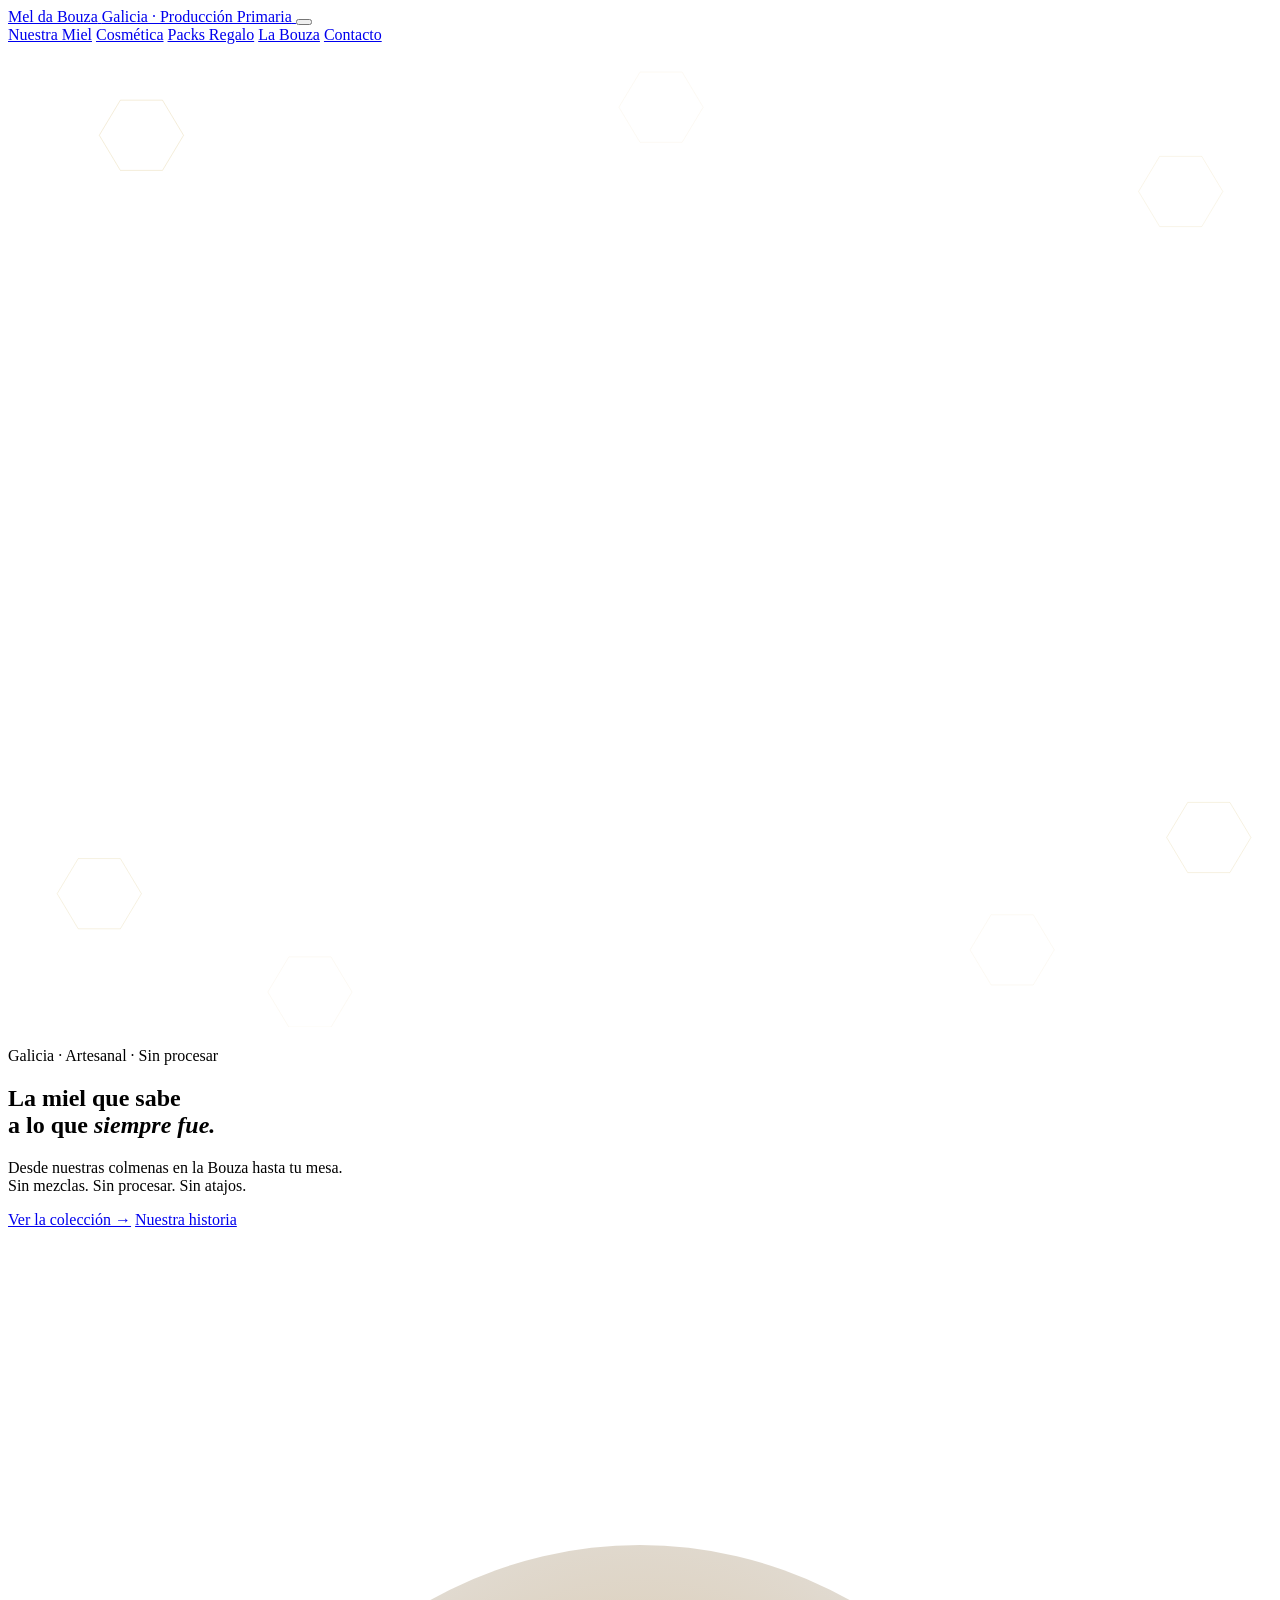
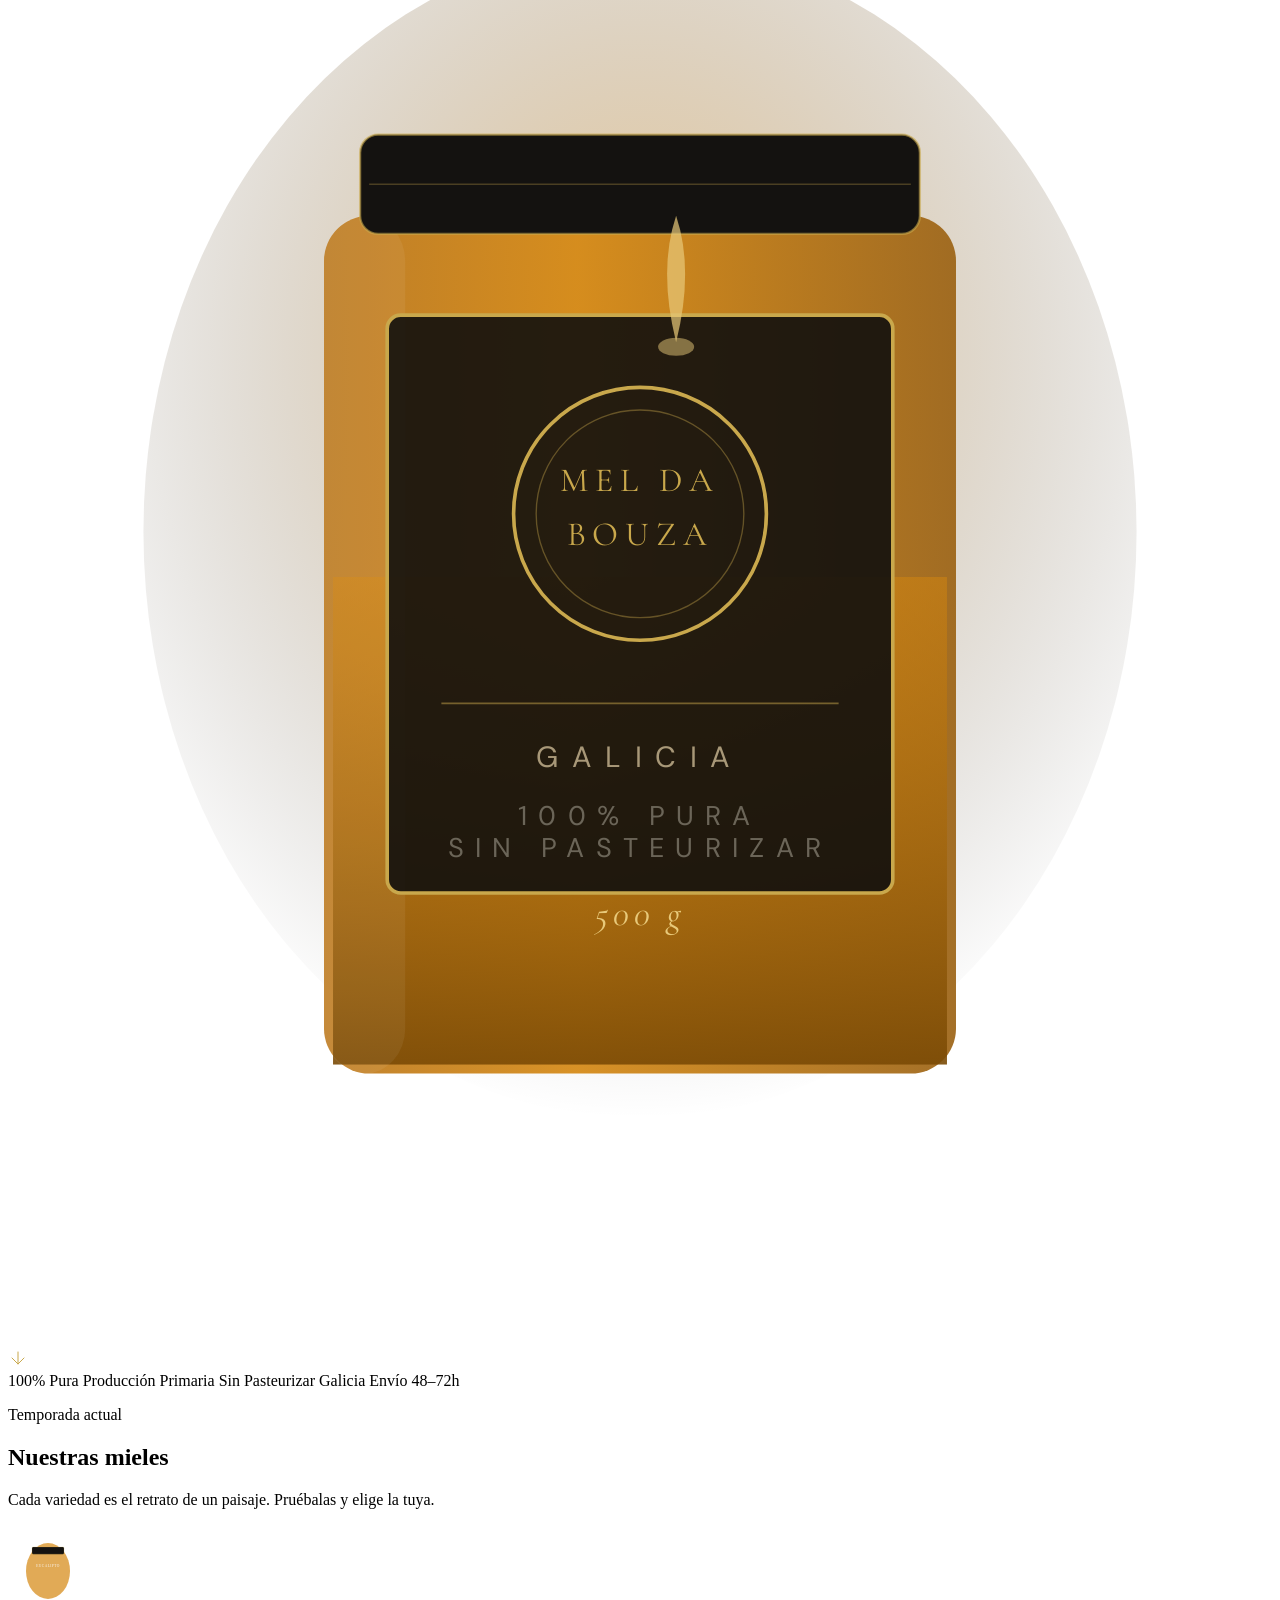
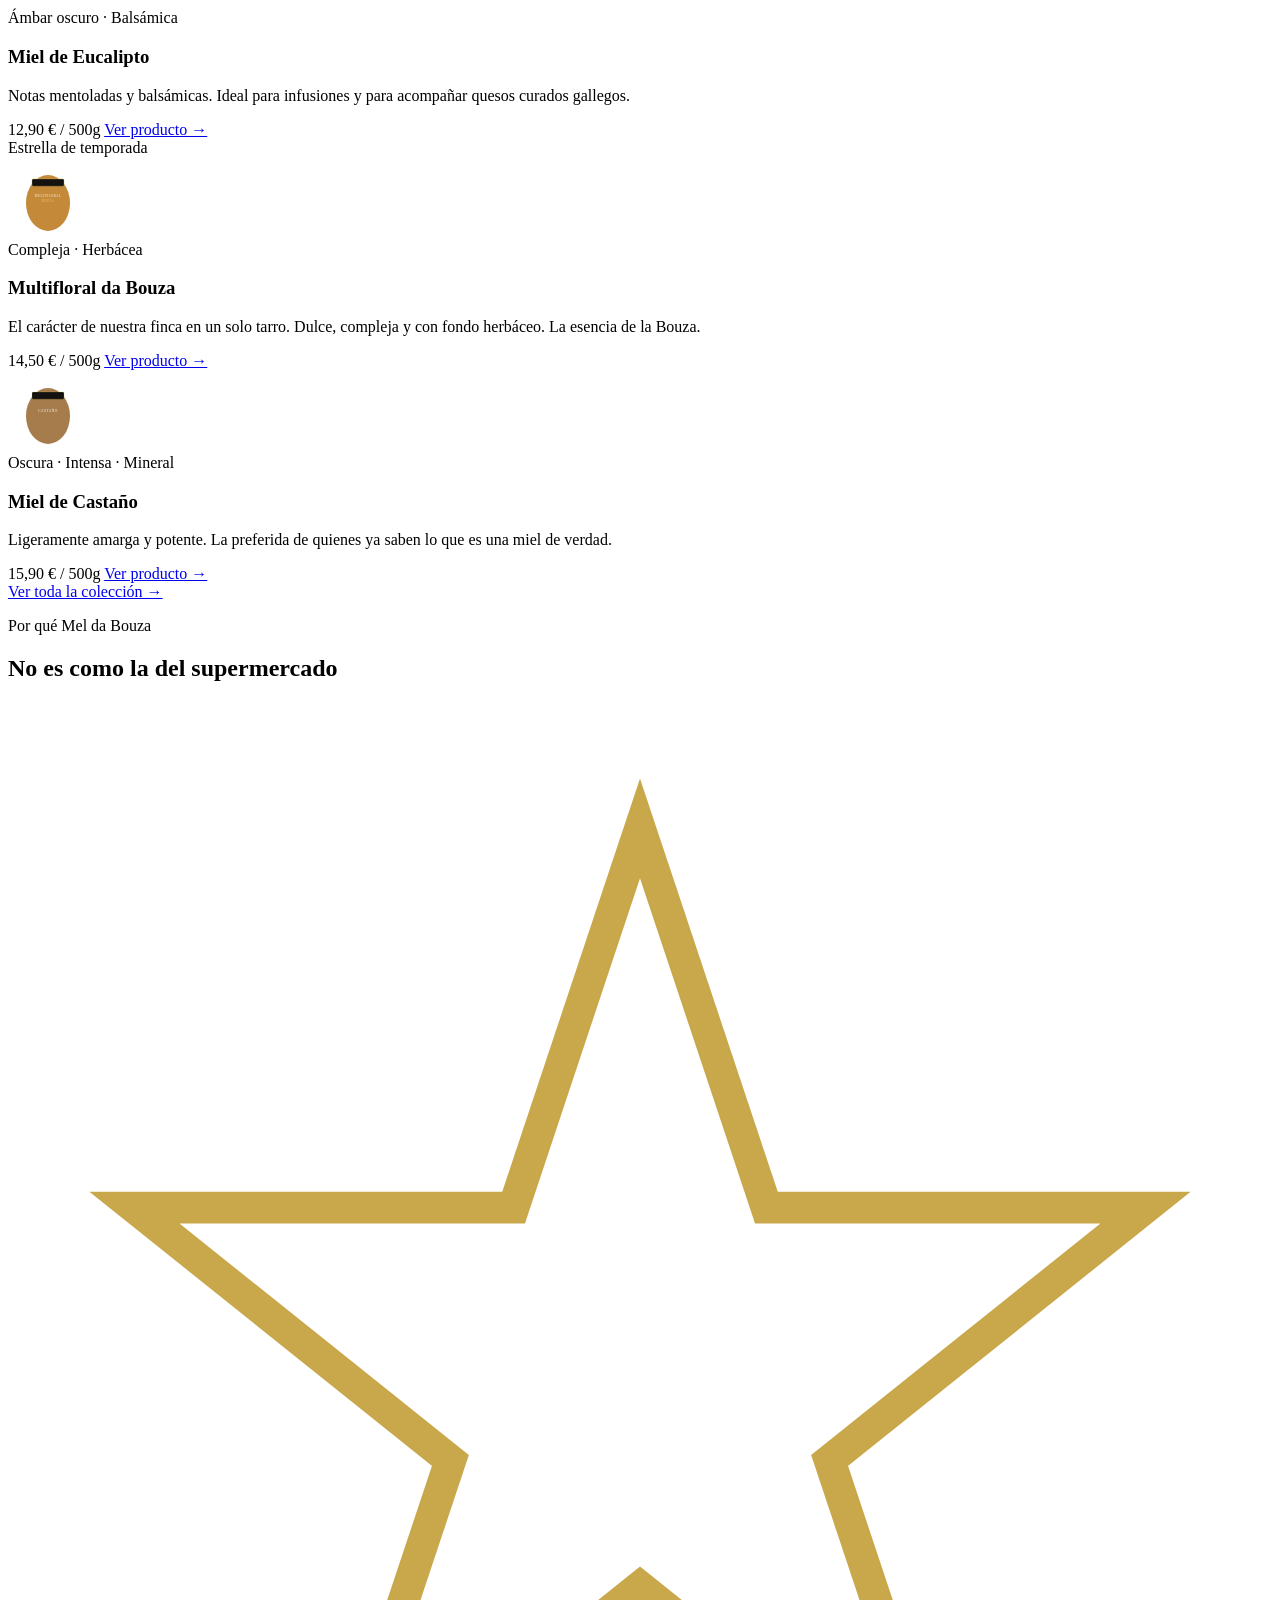
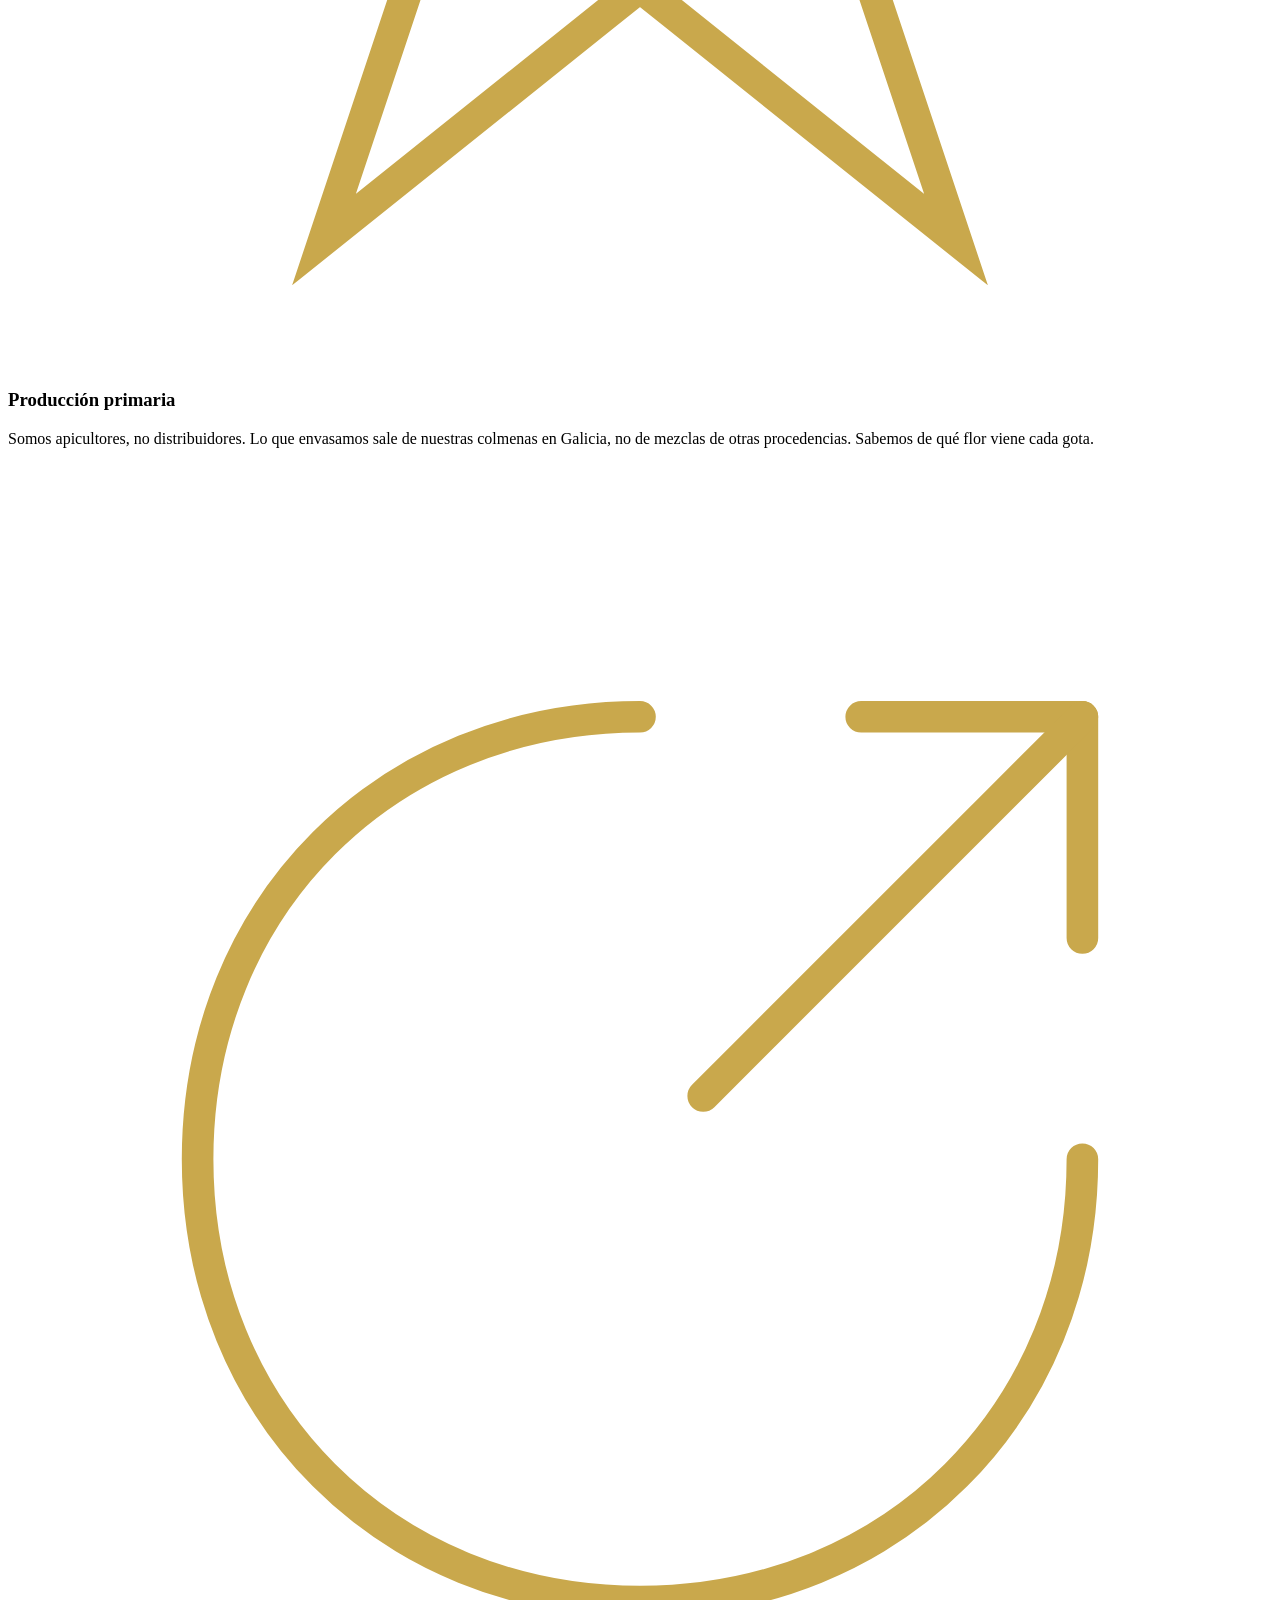
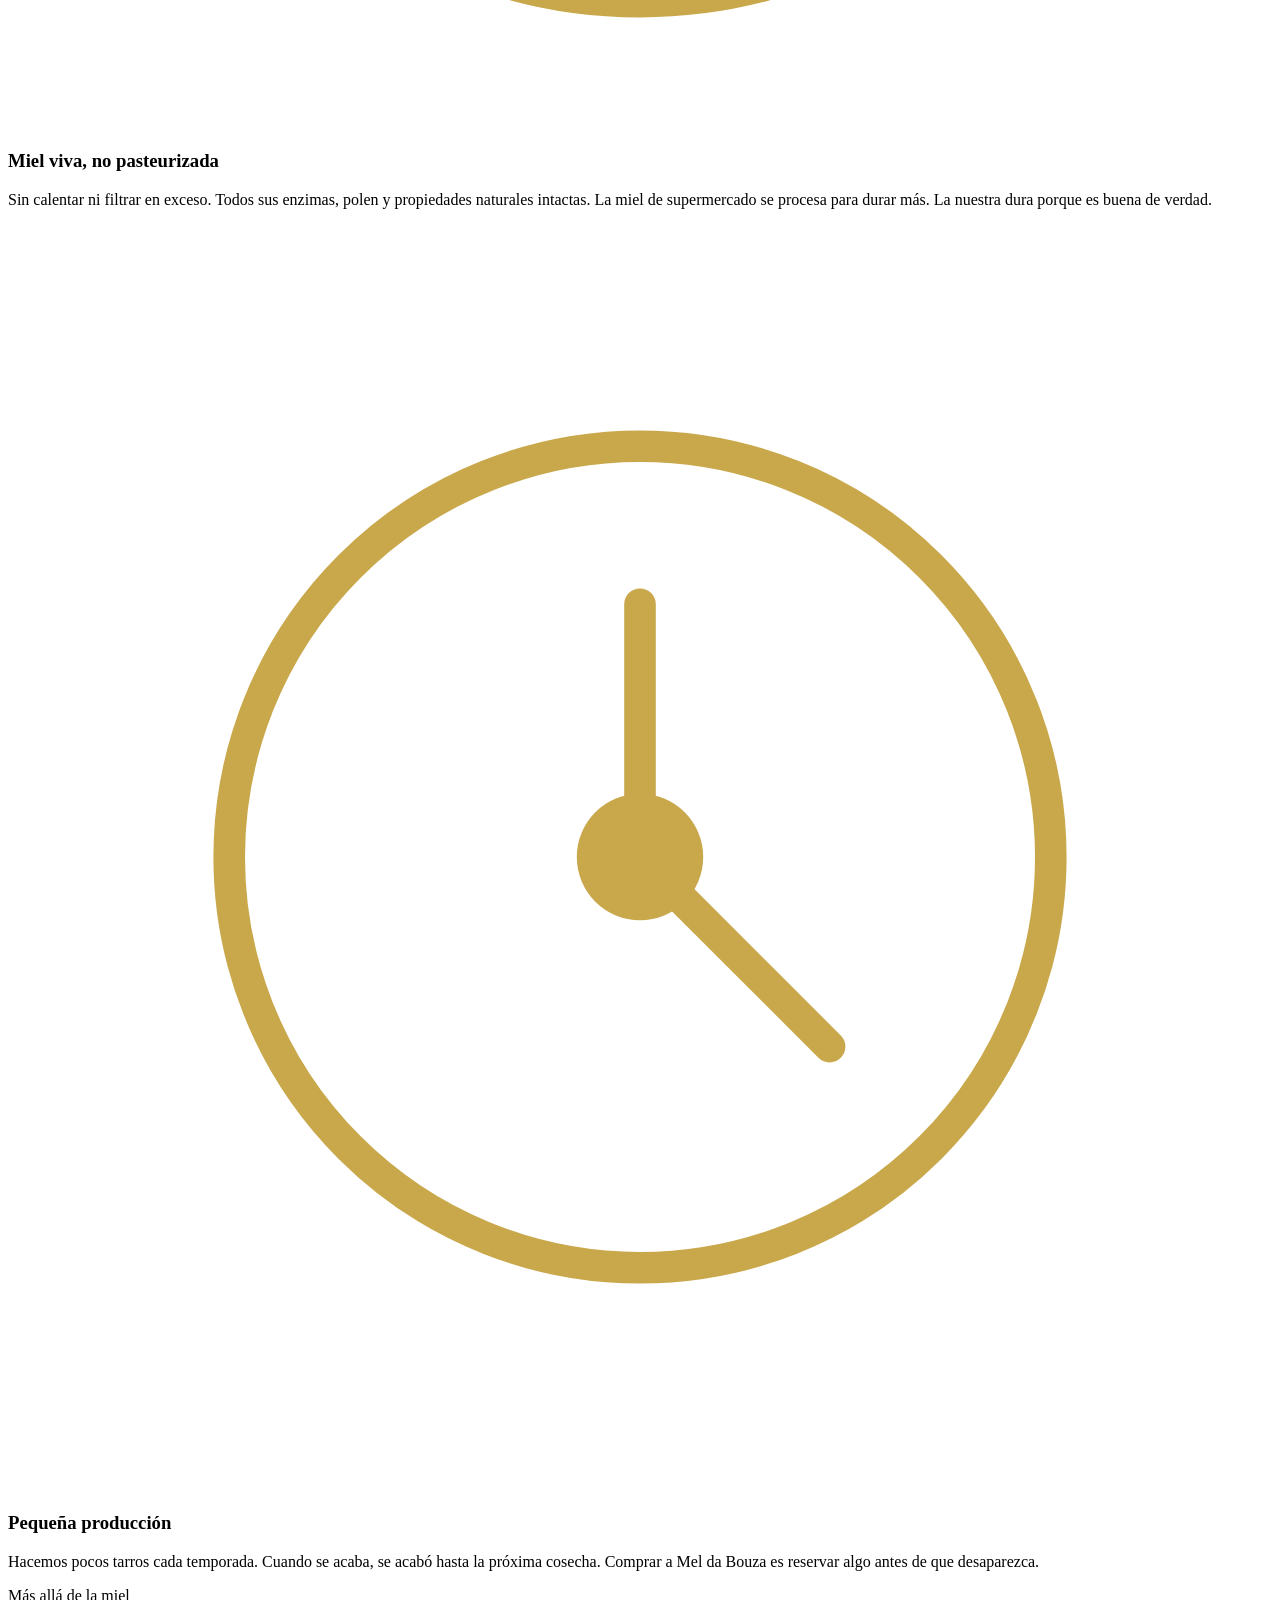
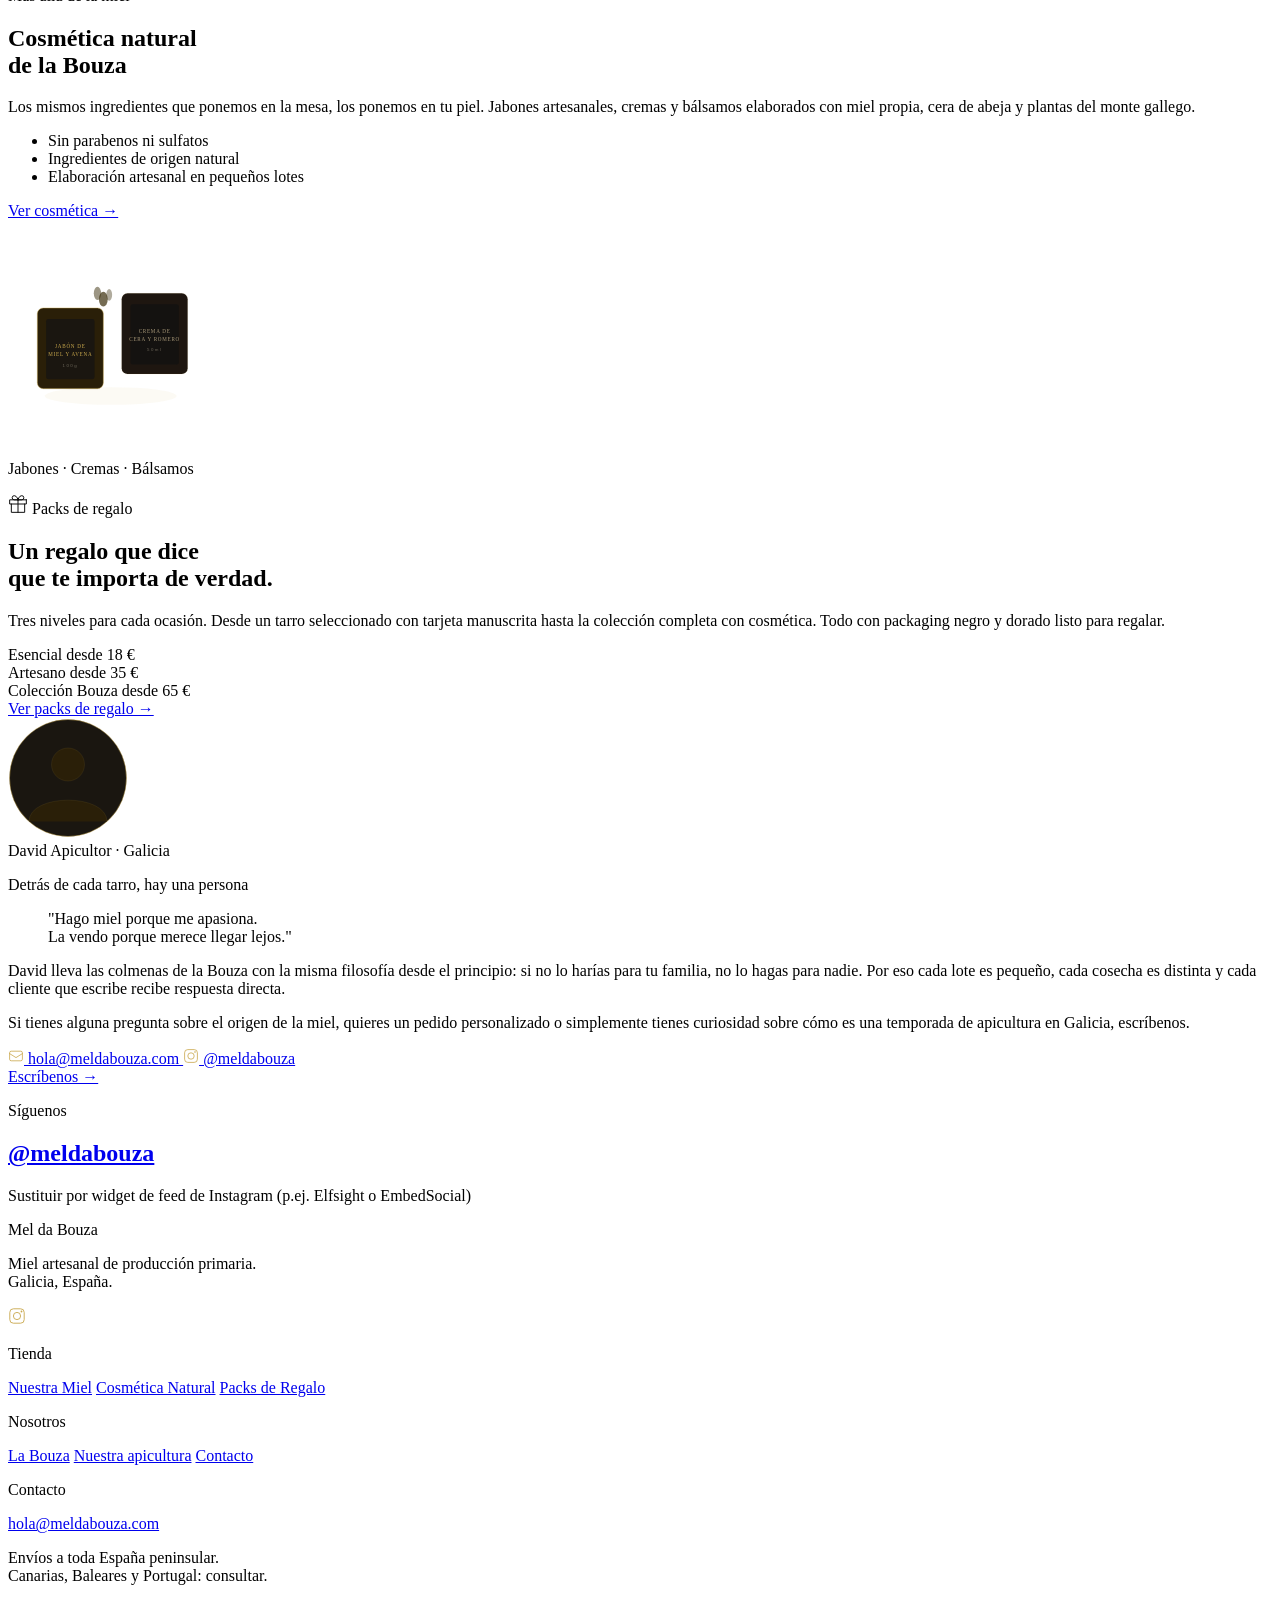
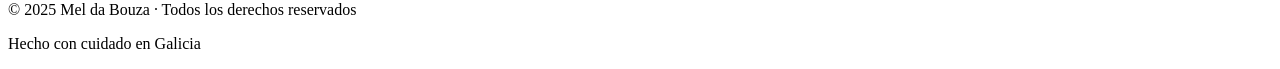
==== index.html @ c76ae3b2 "Prueba1" ====
<!DOCTYPE html>
<html lang="es">
<head>
  <meta charset="UTF-8" />
  <meta name="viewport" content="width=device-width, initial-scale=1.0" />
  <meta name="description" content="Mel da Bouza — Miel artesanal de producción primaria en Galicia. 100% pura, sin pasteurizar, directa de nuestras colmenas a tu mesa." />
  <title>Mel da Bouza · Miel Artesanal de Galicia</title>

  <!-- Favicon placeholder -->
  <link rel="icon" type="image/x-icon" href="favicon.ico" />

  <!-- Google Fonts -->
  <link rel="preconnect" href="https://fonts.googleapis.com" />
  <link rel="preconnect" href="https://fonts.gstatic.com" crossorigin />
  <link href="https://fonts.googleapis.com/css2?family=Cormorant+Garamond:ital,wght@0,300;0,400;0,500;1,300;1,400&family=DM+Sans:wght@300;400;500&display=swap" rel="stylesheet" />

  <!-- Estilos -->
  <link rel="stylesheet" href="css/style.css" />
</head>
<body>

  <!-- ======================================================
       NAVEGACIÓN
  ====================================================== -->
  <header class="nav-header" id="nav-header">
    <div class="nav-inner">

      <a href="index.html" class="nav-logo">
        <span class="nav-logo-main">Mel da Bouza</span>
        <span class="nav-logo-sub">Galicia · Producción Primaria</span>
      </a>

      <button class="nav-toggle" id="nav-toggle" aria-label="Abrir menú">
        <span></span><span></span><span></span>
      </button>

      <nav class="nav-links" id="nav-links">
        <a href="productos.html">Nuestra Miel</a>
        <a href="productos.html#cosmetica">Cosmética</a>
        <a href="productos.html#packs">Packs Regalo</a>
        <a href="nosotros.html">La Bouza</a>
        <a href="contacto.html" class="nav-cta">Contacto</a>
      </nav>

    </div>
  </header>


  <!-- ======================================================
       HERO
  ====================================================== -->
  <section class="hero">

    <!-- Hexágonos decorativos de fondo -->
    <div class="hero-hexagons" aria-hidden="true">
      <svg class="hex-svg" viewBox="0 0 900 700" xmlns="http://www.w3.org/2000/svg">
        <polygon points="80,40 110,40 125,65 110,90 80,90 65,65"   fill="none" stroke="#C9A84C" stroke-width="0.6" opacity="0.25"/>
        <polygon points="820,80 850,80 865,105 850,130 820,130 805,105" fill="none" stroke="#C9A84C" stroke-width="0.6" opacity="0.15"/>
        <polygon points="50,580 80,580 95,605 80,630 50,630 35,605"  fill="none" stroke="#C9A84C" stroke-width="0.6" opacity="0.2"/>
        <polygon points="840,540 870,540 885,565 870,590 840,590 825,565" fill="none" stroke="#C9A84C" stroke-width="0.6" opacity="0.2"/>
        <polygon points="450,20 480,20 495,45 480,70 450,70 435,45"  fill="none" stroke="#C9A84C" stroke-width="0.4" opacity="0.12"/>
        <polygon points="200,650 230,650 245,675 230,700 200,700 185,675" fill="none" stroke="#C9A84C" stroke-width="0.4" opacity="0.12"/>
        <polygon points="700,620 730,620 745,645 730,670 700,670 685,645" fill="none" stroke="#C9A84C" stroke-width="0.4" opacity="0.12"/>
      </svg>
    </div>

    <div class="hero-inner">

      <!-- Columna texto -->
      <div class="hero-text">
        <p class="eyebrow reveal">Galicia · Artesanal · Sin procesar</p>
        <h1 class="hero-headline reveal delay-1">
          La miel que sabe<br>
          a lo que <em>siempre fue.</em>
        </h1>
        <p class="hero-subhead reveal delay-2">
          Desde nuestras colmenas en la Bouza hasta tu mesa.<br>
          Sin mezclas. Sin procesar. Sin atajos.
        </p>
        <div class="hero-actions reveal delay-3">
          <a href="productos.html" class="btn btn-primary">Ver la colección →</a>
          <a href="nosotros.html" class="btn btn-ghost">Nuestra historia</a>
        </div>
      </div>

      <!-- Columna ilustración -->
      <div class="hero-visual reveal delay-2" aria-hidden="true">
        <div class="jar-wrap">
          <svg viewBox="0 0 280 380" xmlns="http://www.w3.org/2000/svg" class="jar-svg">
            <defs>
              <radialGradient id="glowGrad" cx="50%" cy="35%" r="65%">
                <stop offset="0%"   stop-color="#D4860F" stop-opacity="0.45"/>
                <stop offset="100%" stop-color="#0D0D0D" stop-opacity="0"/>
              </radialGradient>
              <linearGradient id="jarGrad" x1="0%" y1="0%" x2="100%" y2="0%">
                <stop offset="0%"   stop-color="#BA7517"/>
                <stop offset="40%"  stop-color="#D4860F"/>
                <stop offset="100%" stop-color="#9A6010"/>
              </linearGradient>
              <linearGradient id="honeyDepth" x1="0%" y1="0%" x2="0%" y2="100%">
                <stop offset="0%"   stop-color="#D4860F" stop-opacity="0.5"/>
                <stop offset="100%" stop-color="#7A4A05" stop-opacity="0.9"/>
              </linearGradient>
            </defs>

            <!-- Glow ambiental -->
            <ellipse cx="140" cy="200" rx="110" ry="130" fill="url(#glowGrad)"/>

            <!-- Cuerpo del tarro -->
            <rect x="70" y="130" width="140" height="190" rx="10" fill="url(#jarGrad)" opacity="0.9"/>

            <!-- Profundidad de la miel -->
            <rect x="72" y="210" width="136" height="108" rx="0" fill="url(#honeyDepth)"/>

            <!-- Reflejo lateral izquierdo -->
            <rect x="70" y="130" width="18" height="190" rx="10" fill="white" opacity="0.06"/>

            <!-- Etiqueta -->
            <rect x="84" y="152" width="112" height="128" rx="3" fill="#0D0D0D" opacity="0.88"/>
            <rect x="84" y="152" width="112" height="128" rx="3" fill="none" stroke="#C9A84C" stroke-width="0.8"/>

            <!-- Círculo logo en etiqueta -->
            <circle cx="140" cy="196" r="28" fill="none" stroke="#C9A84C" stroke-width="0.8"/>
            <circle cx="140" cy="196" r="23" fill="none" stroke="#C9A84C" stroke-width="0.3" opacity="0.4"/>

            <text x="140" y="191" font-size="7.5" fill="#C9A84C" text-anchor="middle" font-family="'Cormorant Garamond', serif" letter-spacing="1.5">MEL DA</text>
            <text x="140" y="203" font-size="7.5" fill="#C9A84C" text-anchor="middle" font-family="'Cormorant Garamond', serif" letter-spacing="1.5">BOUZA</text>

            <!-- Línea separadora -->
            <line x1="96" y1="238" x2="184" y2="238" stroke="#C9A84C" stroke-width="0.4" opacity="0.5"/>

            <text x="140" y="252" font-size="6.5" fill="#A89878" text-anchor="middle" font-family="'DM Sans', sans-serif" letter-spacing="3">GALICIA</text>
            <text x="140" y="265" font-size="6"   fill="#6B6558" text-anchor="middle" font-family="'DM Sans', sans-serif" letter-spacing="2.5">100% PURA</text>
            <text x="140" y="272" font-size="6"   fill="#6B6558" text-anchor="middle" font-family="'DM Sans', sans-serif" letter-spacing="2.5">SIN PASTEURIZAR</text>

            <text x="140" y="287" font-size="8" fill="#E8C97A" text-anchor="middle" font-family="'Cormorant Garamond', serif" letter-spacing="1" font-style="italic">500 g</text>

            <!-- Tapa -->
            <rect x="78" y="112" width="124" height="22" rx="4" fill="#141210"/>
            <rect x="78" y="112" width="124" height="22" rx="4" fill="none" stroke="#C9A84C" stroke-width="0.5" opacity="0.6"/>
            <line x1="80" y1="123" x2="200" y2="123" stroke="#C9A84C" stroke-width="0.3" opacity="0.3"/>

            <!-- Gota de miel -->
            <path d="M 148 130 Q 152 142 148 158 Q 144 142 148 130" fill="#E8C97A" opacity="0.7"/>
            <ellipse cx="148" cy="159" rx="4" ry="2" fill="#E8C97A" opacity="0.5"/>
          </svg>

          <!-- Sombra bajo el tarro -->
          <div class="jar-shadow"></div>
        </div>
      </div>

    </div>

    <!-- Flecha scroll -->
    <a href="#garantia" class="scroll-hint" aria-label="Scroll">
      <svg width="20" height="20" viewBox="0 0 20 20" fill="none">
        <path d="M10 4 L10 16 M4 10 L10 16 L16 10" stroke="#C9A84C" stroke-width="1" stroke-linecap="round" stroke-linejoin="round"/>
      </svg>
    </a>

  </section>


  <!-- ======================================================
       FRANJA DE GARANTÍA
  ====================================================== -->
  <div class="strip" id="garantia">
    <div class="strip-inner">
      <span>100% Pura</span>
      <span class="strip-dot"></span>
      <span>Producción Primaria</span>
      <span class="strip-dot"></span>
      <span>Sin Pasteurizar</span>
      <span class="strip-dot"></span>
      <span>Galicia</span>
      <span class="strip-dot"></span>
      <span>Envío 48–72h</span>
    </div>
  </div>


  <!-- ======================================================
       PRODUCTOS DESTACADOS
  ====================================================== -->
  <section class="section section-dark" id="productos">
    <div class="container">

      <div class="section-header">
        <p class="eyebrow">Temporada actual</p>
        <h2 class="section-title">Nuestras mieles</h2>
        <p class="section-lead">Cada variedad es el retrato de un paisaje. Pruébalas y elige la tuya.</p>
      </div>

      <div class="products-grid">

        <!-- Producto 1 -->
        <article class="product-card reveal">
          <div class="product-img-wrap">
            <!-- Sustituir por: <img src="img/productos/eucalipto.jpg" alt="Miel de Eucalipto"> -->
            <div class="product-img-placeholder">
              <svg viewBox="0 0 200 200" xmlns="http://www.w3.org/2000/svg" width="80">
                <ellipse cx="100" cy="115" rx="55" ry="70" fill="#D4860F" opacity="0.7"/>
                <rect x="60" y="55" width="80" height="18" rx="3" fill="#141210" stroke="#C9A84C" stroke-width="0.5"/>
                <text x="100" y="105" font-size="9" fill="#FAF7F2" text-anchor="middle" font-family="serif" letter-spacing="1">EUCALIPTO</text>
              </svg>
            </div>
            <div class="product-tag">Ámbar oscuro · Balsámica</div>
          </div>
          <div class="product-body">
            <h3 class="product-name">Miel de Eucalipto</h3>
            <p class="product-desc">Notas mentoladas y balsámicas. Ideal para infusiones y para acompañar quesos curados gallegos.</p>
            <div class="product-footer">
              <span class="product-price">12,90 €<span class="product-unit"> / 500g</span></span>
              <a href="productos.html" class="btn-link">Ver producto →</a>
            </div>
          </div>
        </article>

        <!-- Producto 2 — destacado -->
        <article class="product-card product-card--featured reveal delay-1">
          <div class="product-badge">Estrella de temporada</div>
          <div class="product-img-wrap">
            <div class="product-img-placeholder">
              <svg viewBox="0 0 200 200" xmlns="http://www.w3.org/2000/svg" width="80">
                <ellipse cx="100" cy="115" rx="55" ry="70" fill="#BA7517" opacity="0.85"/>
                <rect x="60" y="55" width="80" height="18" rx="3" fill="#141210" stroke="#C9A84C" stroke-width="0.8"/>
                <text x="100" y="100" font-size="8" fill="#FAF7F2" text-anchor="middle" font-family="serif" letter-spacing="1">MULTIFLORAL</text>
                <text x="100" y="113" font-size="8" fill="#E8C97A" text-anchor="middle" font-family="serif" letter-spacing="1">BOUZA</text>
              </svg>
            </div>
            <div class="product-tag">Compleja · Herbácea</div>
          </div>
          <div class="product-body">
            <h3 class="product-name">Multifloral da Bouza</h3>
            <p class="product-desc">El carácter de nuestra finca en un solo tarro. Dulce, compleja y con fondo herbáceo. La esencia de la Bouza.</p>
            <div class="product-footer">
              <span class="product-price">14,50 €<span class="product-unit"> / 500g</span></span>
              <a href="productos.html" class="btn-link">Ver producto →</a>
            </div>
          </div>
        </article>

        <!-- Producto 3 -->
        <article class="product-card reveal delay-2">
          <div class="product-img-wrap">
            <div class="product-img-placeholder">
              <svg viewBox="0 0 200 200" xmlns="http://www.w3.org/2000/svg" width="80">
                <ellipse cx="100" cy="115" rx="55" ry="70" fill="#885010" opacity="0.75"/>
                <rect x="60" y="55" width="80" height="18" rx="3" fill="#141210" stroke="#C9A84C" stroke-width="0.5"/>
                <text x="100" y="105" font-size="9" fill="#FAF7F2" text-anchor="middle" font-family="serif" letter-spacing="1">CASTAÑO</text>
              </svg>
            </div>
            <div class="product-tag">Oscura · Intensa · Mineral</div>
          </div>
          <div class="product-body">
            <h3 class="product-name">Miel de Castaño</h3>
            <p class="product-desc">Ligeramente amarga y potente. La preferida de quienes ya saben lo que es una miel de verdad.</p>
            <div class="product-footer">
              <span class="product-price">15,90 €<span class="product-unit"> / 500g</span></span>
              <a href="productos.html" class="btn-link">Ver producto →</a>
            </div>
          </div>
        </article>

      </div>

      <div class="section-cta">
        <a href="productos.html" class="btn btn-primary">Ver toda la colección →</a>
      </div>

    </div>
  </section>


  <!-- ======================================================
       PUNTOS DE VALOR
  ====================================================== -->
  <section class="section section-cream" id="valores">
    <div class="container">

      <div class="section-header">
        <p class="eyebrow eyebrow-dark">Por qué Mel da Bouza</p>
        <h2 class="section-title section-title-dark">No es como la del supermercado</h2>
      </div>

      <div class="values-grid">

        <div class="value-item reveal">
          <div class="value-icon">
            <svg viewBox="0 0 40 40" fill="none" xmlns="http://www.w3.org/2000/svg">
              <polygon points="20,4 24,16 36,16 26,24 30,36 20,28 10,36 14,24 4,16 16,16" stroke="#C9A84C" stroke-width="1" fill="none"/>
            </svg>
          </div>
          <h3 class="value-title">Producción primaria</h3>
          <p class="value-text">Somos apicultores, no distribuidores. Lo que envasamos sale de nuestras colmenas en Galicia, no de mezclas de otras procedencias. Sabemos de qué flor viene cada gota.</p>
        </div>

        <div class="value-item reveal delay-1">
          <div class="value-icon">
            <svg viewBox="0 0 40 40" fill="none" xmlns="http://www.w3.org/2000/svg">
              <path d="M20 8 C12 8 6 14 6 22 C6 30 12 36 20 36 C28 36 34 30 34 22" stroke="#C9A84C" stroke-width="1" stroke-linecap="round"/>
              <path d="M27 8 L34 8 L34 15" stroke="#C9A84C" stroke-width="1" stroke-linecap="round" stroke-linejoin="round"/>
              <path d="M34 8 L22 20" stroke="#C9A84C" stroke-width="1" stroke-linecap="round"/>
            </svg>
          </div>
          <h3 class="value-title">Miel viva, no pasteurizada</h3>
          <p class="value-text">Sin calentar ni filtrar en exceso. Todos sus enzimas, polen y propiedades naturales intactas. La miel de supermercado se procesa para durar más. La nuestra dura porque es buena de verdad.</p>
        </div>

        <div class="value-item reveal delay-2">
          <div class="value-icon">
            <svg viewBox="0 0 40 40" fill="none" xmlns="http://www.w3.org/2000/svg">
              <circle cx="20" cy="20" r="13" stroke="#C9A84C" stroke-width="1"/>
              <path d="M20 12 L20 20 L26 26" stroke="#C9A84C" stroke-width="1" stroke-linecap="round" stroke-linejoin="round"/>
              <circle cx="20" cy="20" r="2" fill="#C9A84C"/>
            </svg>
          </div>
          <h3 class="value-title">Pequeña producción</h3>
          <p class="value-text">Hacemos pocos tarros cada temporada. Cuando se acaba, se acabó hasta la próxima cosecha. Comprar a Mel da Bouza es reservar algo antes de que desaparezca.</p>
        </div>

      </div>
    </div>
  </section>


  <!-- ======================================================
       COSMÉTICA — TEASER
  ====================================================== -->
  <section class="section section-dark" id="cosmetica">
    <div class="container">
      <div class="cosmetica-split">

        <div class="cosmetica-text reveal">
          <p class="eyebrow">Más allá de la miel</p>
          <h2 class="section-title">Cosmética natural<br>de la Bouza</h2>
          <p class="cosmetica-lead">Los mismos ingredientes que ponemos en la mesa, los ponemos en tu piel. Jabones artesanales, cremas y bálsamos elaborados con miel propia, cera de abeja y plantas del monte gallego.</p>
          <ul class="cosmetica-list">
            <li>Sin parabenos ni sulfatos</li>
            <li>Ingredientes de origen natural</li>
            <li>Elaboración artesanal en pequeños lotes</li>
          </ul>
          <a href="productos.html#cosmetica" class="btn btn-outline">Ver cosmética →</a>
        </div>

        <div class="cosmetica-visual reveal delay-1" aria-hidden="true">
          <!-- Placeholder: reemplazar con <img src="img/productos/cosmetica.jpg" alt="Jabones artesanales Mel da Bouza"> -->
          <div class="cosmetica-placeholder">
            <svg viewBox="0 0 300 300" xmlns="http://www.w3.org/2000/svg" width="220">
              <!-- Jabón 1 -->
              <rect x="40" y="120" width="90" height="110" rx="8" fill="#2A1F08" stroke="#C9A84C" stroke-width="0.6"/>
              <rect x="52" y="135" width="66" height="82" rx="3" fill="#1A1610"/>
              <text x="85" y="175" font-size="7" fill="#C9A84C" text-anchor="middle" font-family="serif" letter-spacing="1">JABÓN DE</text>
              <text x="85" y="186" font-size="7" fill="#C9A84C" text-anchor="middle" font-family="serif" letter-spacing="1">MIEL Y AVENA</text>
              <text x="85" y="200" font-size="6" fill="#6B6558" text-anchor="middle" font-family="sans-serif" letter-spacing="2">100g</text>
              <!-- Jabón 2 (inclinado/detrás) -->
              <rect x="155" y="100" width="90" height="110" rx="8" fill="#1E1610" stroke="#C9A84C40" stroke-width="0.5"/>
              <rect x="167" y="115" width="66" height="82" rx="3" fill="#141210"/>
              <text x="200" y="154" font-size="7" fill="#A89878" text-anchor="middle" font-family="serif" letter-spacing="1">CREMA DE</text>
              <text x="200" y="165" font-size="7" fill="#A89878" text-anchor="middle" font-family="serif" letter-spacing="1">CERA Y ROMERO</text>
              <text x="200" y="179" font-size="6" fill="#6B6558" text-anchor="middle" font-family="sans-serif" letter-spacing="2">50ml</text>
              <!-- Toque decorativo: flores/hierbas -->
              <ellipse cx="130" cy="108" rx="6" ry="10" fill="#3A2E0A" opacity="0.7"/>
              <ellipse cx="122" cy="100" rx="5" ry="9"  fill="#3A2E0A" opacity="0.5"/>
              <ellipse cx="138" cy="102" rx="4" ry="8"  fill="#3A2E0A" opacity="0.4"/>
              <!-- Etiqueta dorada suelo -->
              <ellipse cx="140" cy="240" rx="90" ry="12" fill="#C9A84C" opacity="0.06"/>
            </svg>
            <p class="cosmetica-placeholder-label">Jabones · Cremas · Bálsamos</p>
          </div>
        </div>

      </div>
    </div>
  </section>


  <!-- ======================================================
       PACKS DE REGALO — TEASER
  ====================================================== -->
  <section class="section section-gift">
    <div class="container">
      <div class="gift-inner reveal">

        <div class="gift-label">
          <svg viewBox="0 0 24 24" fill="none" width="20" xmlns="http://www.w3.org/2000/svg">
            <path d="M20 12v10H4V12M22 7H2v5h20V7zM12 22V7M12 7H7.5a2.5 2.5 0 010-5C11 2 12 7 12 7zM12 7h4.5a2.5 2.5 0 000-5C13 2 12 7 12 7z" stroke="#0D0D0D" stroke-width="1.2" stroke-linecap="round" stroke-linejoin="round"/>
          </svg>
          Packs de regalo
        </div>

        <h2 class="gift-title">Un regalo que dice<br>que te importa de verdad.</h2>

        <p class="gift-text">Tres niveles para cada ocasión. Desde un tarro seleccionado con tarjeta manuscrita hasta la colección completa con cosmética. Todo con packaging negro y dorado listo para regalar.</p>

        <div class="gift-tiers">
          <div class="gift-tier">
            <span class="gift-tier-name">Esencial</span>
            <span class="gift-tier-price">desde 18 €</span>
          </div>
          <div class="gift-tier gift-tier--mid">
            <span class="gift-tier-name">Artesano</span>
            <span class="gift-tier-price">desde 35 €</span>
          </div>
          <div class="gift-tier">
            <span class="gift-tier-name">Colección Bouza</span>
            <span class="gift-tier-price">desde 65 €</span>
          </div>
        </div>

        <a href="productos.html#packs" class="btn btn-dark">Ver packs de regalo →</a>

      </div>
    </div>
  </section>


  <!-- ======================================================
       DAVID — HUMANIZACIÓN
  ====================================================== -->
  <section class="section section-dark" id="david">
    <div class="container">
      <div class="david-split">

        <div class="david-avatar-wrap reveal">
          <div class="david-avatar">
            <!-- Placeholder: reemplazar con <img src="img/branding/david.jpg" alt="David, apicultor de Mel da Bouza"> -->
            <svg viewBox="0 0 160 160" xmlns="http://www.w3.org/2000/svg" width="120">
              <circle cx="80" cy="80" r="78" fill="#1A1610" stroke="#C9A84C" stroke-width="0.6"/>
              <circle cx="80" cy="62" r="22" fill="#2A1F08" stroke="#C9A84C40" stroke-width="0.5"/>
              <path d="M28 138 C28 100 132 100 132 138" fill="#2A1F08" stroke="#C9A84C40" stroke-width="0.5"/>
            </svg>
          </div>
          <div class="david-name-plate">
            <span class="david-name">David</span>
            <span class="david-role">Apicultor · Galicia</span>
          </div>
        </div>

        <div class="david-text reveal delay-1">
          <p class="eyebrow">Detrás de cada tarro, hay una persona</p>
          <blockquote class="david-quote">
            "Hago miel porque me apasiona.<br>La vendo porque merece llegar lejos."
          </blockquote>
          <p class="david-body">David lleva las colmenas de la Bouza con la misma filosofía desde el principio: si no lo harías para tu familia, no lo hagas para nadie. Por eso cada lote es pequeño, cada cosecha es distinta y cada cliente que escribe recibe respuesta directa.</p>
          <p class="david-body">Si tienes alguna pregunta sobre el origen de la miel, quieres un pedido personalizado o simplemente tienes curiosidad sobre cómo es una temporada de apicultura en Galicia, escríbenos.</p>
          <div class="david-contact">
            <a href="mailto:hola@meldabouza.com" class="david-contact-link">
              <svg viewBox="0 0 20 20" fill="none" width="16" xmlns="http://www.w3.org/2000/svg">
                <rect x="2" y="4" width="16" height="12" rx="2" stroke="#C9A84C" stroke-width="1"/>
                <path d="M2 7 L10 12 L18 7" stroke="#C9A84C" stroke-width="1" stroke-linecap="round"/>
              </svg>
              hola@meldabouza.com
            </a>
            <a href="https://instagram.com/meldabouza" target="_blank" rel="noopener" class="david-contact-link">
              <svg viewBox="0 0 20 20" fill="none" width="16" xmlns="http://www.w3.org/2000/svg">
                <rect x="2" y="2" width="16" height="16" rx="4" stroke="#C9A84C" stroke-width="1"/>
                <circle cx="10" cy="10" r="4" stroke="#C9A84C" stroke-width="1"/>
                <circle cx="15" cy="5" r="1" fill="#C9A84C"/>
              </svg>
              @meldabouza
            </a>
          </div>
          <a href="contacto.html" class="btn btn-outline">Escríbenos →</a>
        </div>

      </div>
    </div>
  </section>


  <!-- ======================================================
       INSTAGRAM FEED — PLACEHOLDER
  ====================================================== -->
  <section class="section section-dark insta-section">
    <div class="container">
      <div class="section-header">
        <p class="eyebrow">Síguenos</p>
        <h2 class="section-title">
          <a href="https://instagram.com/meldabouza" target="_blank" rel="noopener" class="insta-handle">@meldabouza</a>
        </h2>
      </div>

      <!-- Placeholder grid: reemplazar cada item con tu feed real o widget de Instagram -->
      <div class="insta-grid">
        <div class="insta-item reveal"><div class="insta-placeholder"></div></div>
        <div class="insta-item reveal delay-1"><div class="insta-placeholder"></div></div>
        <div class="insta-item reveal delay-2"><div class="insta-placeholder"></div></div>
        <div class="insta-item reveal delay-1"><div class="insta-placeholder"></div></div>
        <div class="insta-item reveal delay-2"><div class="insta-placeholder"></div></div>
        <div class="insta-item reveal delay-3"><div class="insta-placeholder"></div></div>
      </div>
      <p class="insta-note">Sustituir por widget de feed de Instagram (p.ej. Elfsight o EmbedSocial)</p>
    </div>
  </section>


  <!-- ======================================================
       FOOTER
  ====================================================== -->
  <footer class="footer">
    <div class="footer-inner">

      <div class="footer-brand">
        <p class="footer-logo">Mel da Bouza</p>
        <p class="footer-tagline">Miel artesanal de producción primaria.<br>Galicia, España.</p>
        <div class="footer-social">
          <a href="https://instagram.com/meldabouza" target="_blank" rel="noopener" aria-label="Instagram">
            <svg viewBox="0 0 20 20" fill="none" width="18" xmlns="http://www.w3.org/2000/svg">
              <rect x="2" y="2" width="16" height="16" rx="4" stroke="#C9A84C" stroke-width="1"/>
              <circle cx="10" cy="10" r="4" stroke="#C9A84C" stroke-width="1"/>
              <circle cx="15" cy="5" r="1" fill="#C9A84C"/>
            </svg>
          </a>
        </div>
      </div>

      <nav class="footer-nav">
        <p class="footer-nav-title">Tienda</p>
        <a href="productos.html">Nuestra Miel</a>
        <a href="productos.html#cosmetica">Cosmética Natural</a>
        <a href="productos.html#packs">Packs de Regalo</a>
      </nav>

      <nav class="footer-nav">
        <p class="footer-nav-title">Nosotros</p>
        <a href="nosotros.html">La Bouza</a>
        <a href="nosotros.html#apicultura">Nuestra apicultura</a>
        <a href="contacto.html">Contacto</a>
      </nav>

      <div class="footer-info">
        <p class="footer-nav-title">Contacto</p>
        <a href="mailto:hola@meldabouza.com">hola@meldabouza.com</a>
        <p class="footer-legal-text">Envíos a toda España peninsular.<br>Canarias, Baleares y Portugal: consultar.</p>
      </div>

    </div>

    <div class="footer-bottom">
      <p>&copy; 2025 Mel da Bouza · Todos los derechos reservados</p>
      <p>Hecho con cuidado en Galicia</p>
    </div>
  </footer>


  <!-- Scripts -->
  <script src="js/main.js"></script>

</body>
</html>
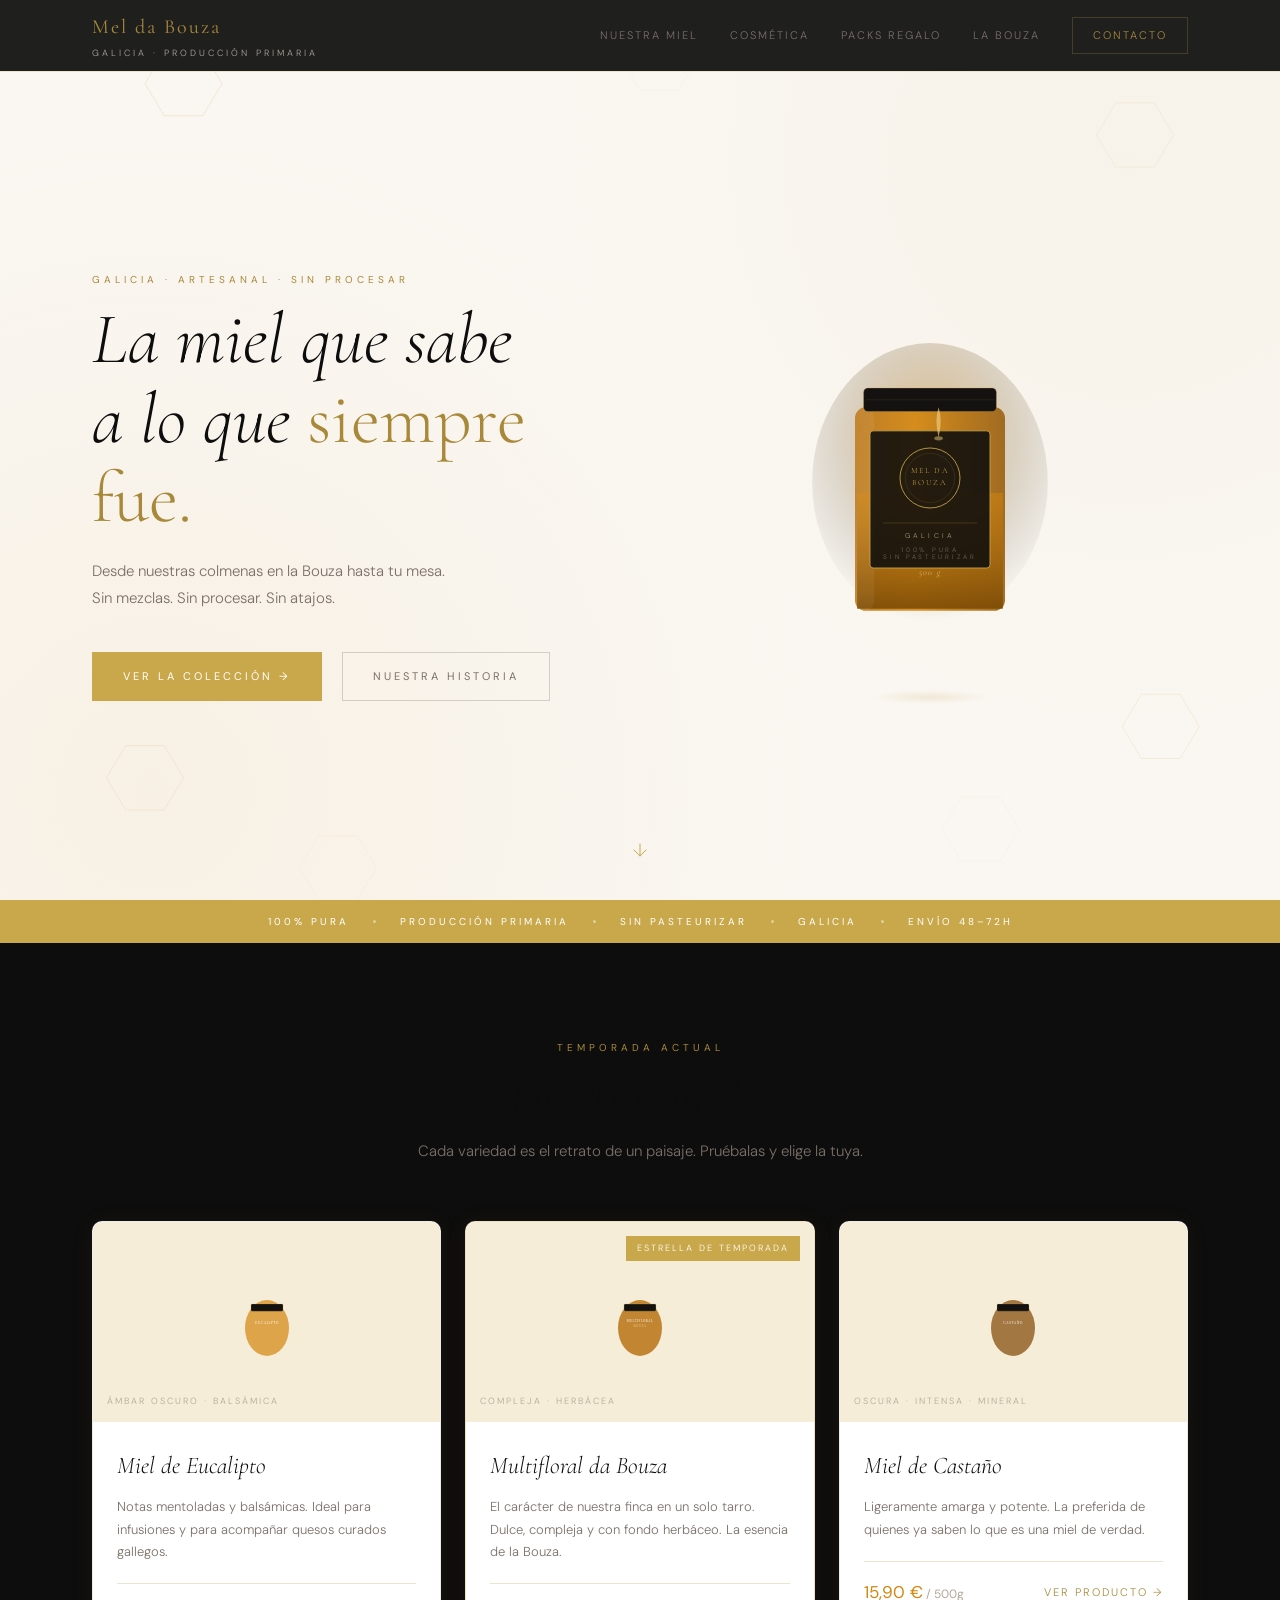
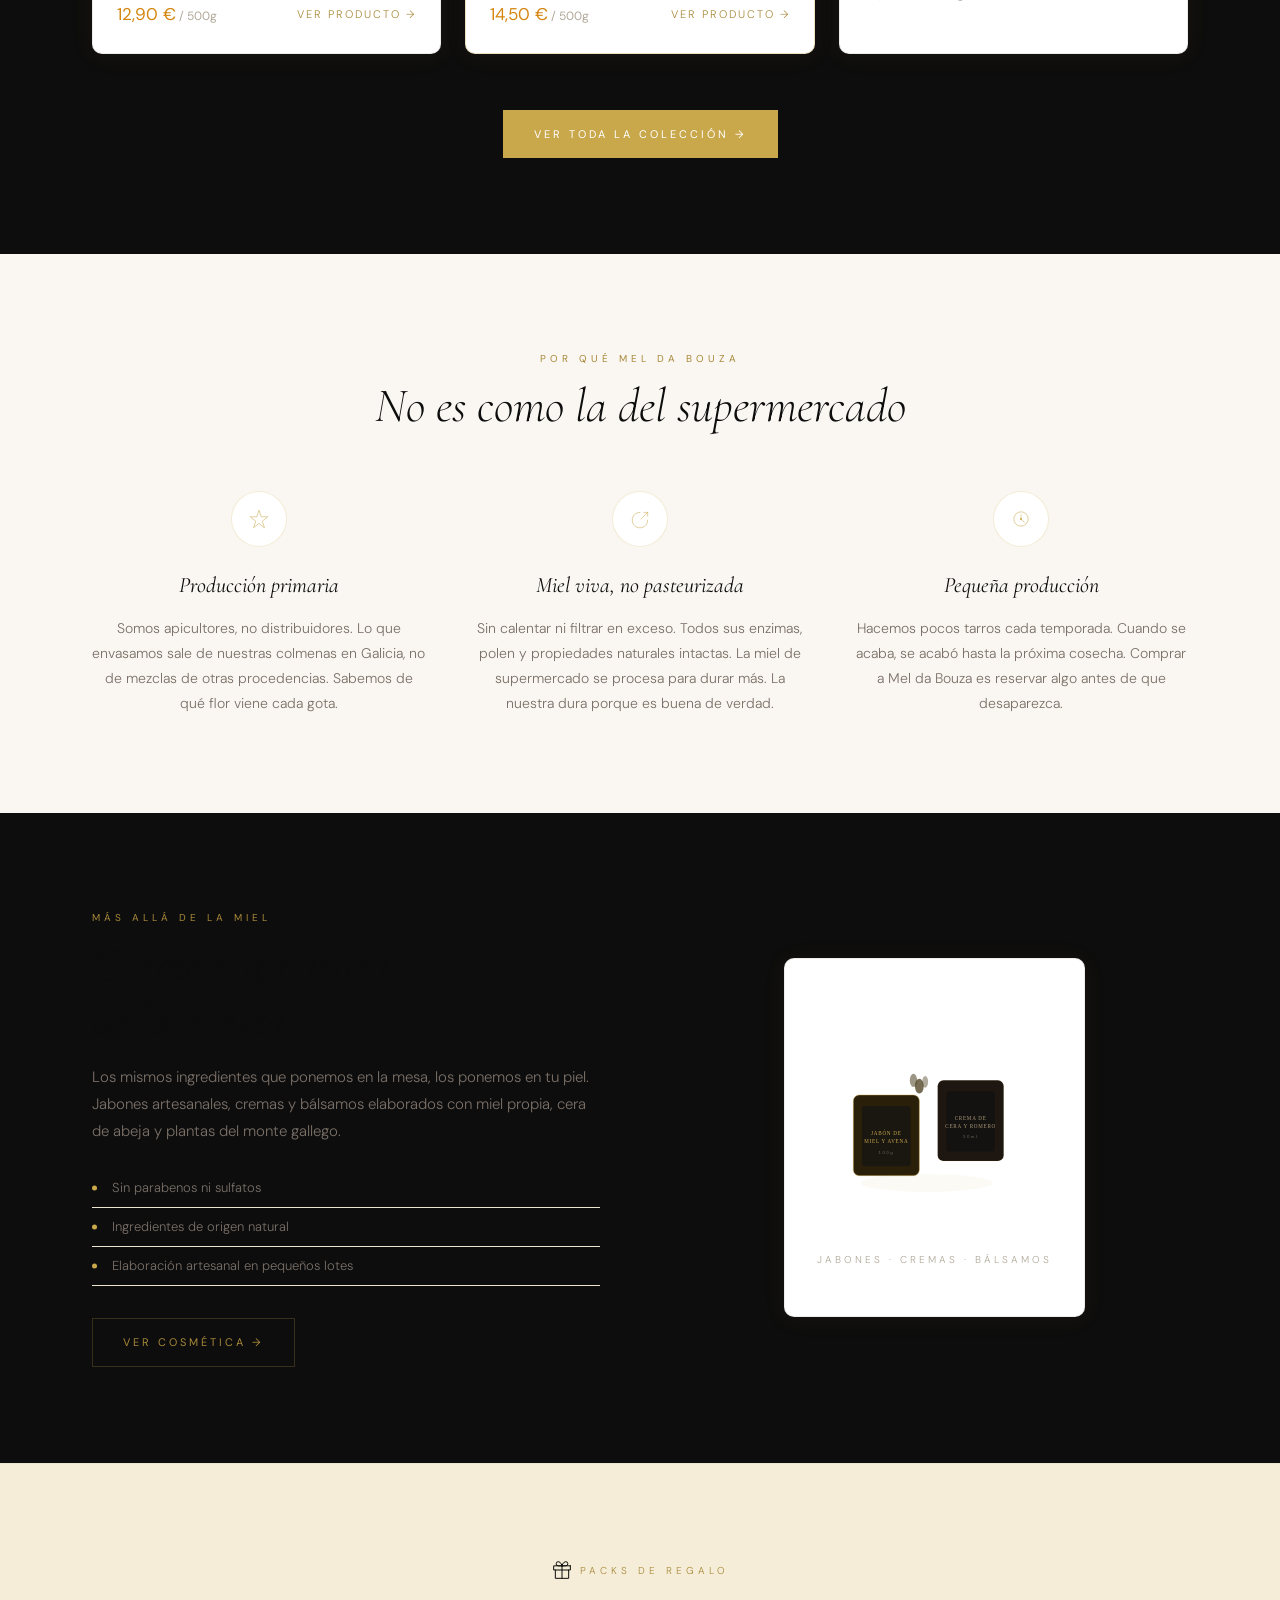
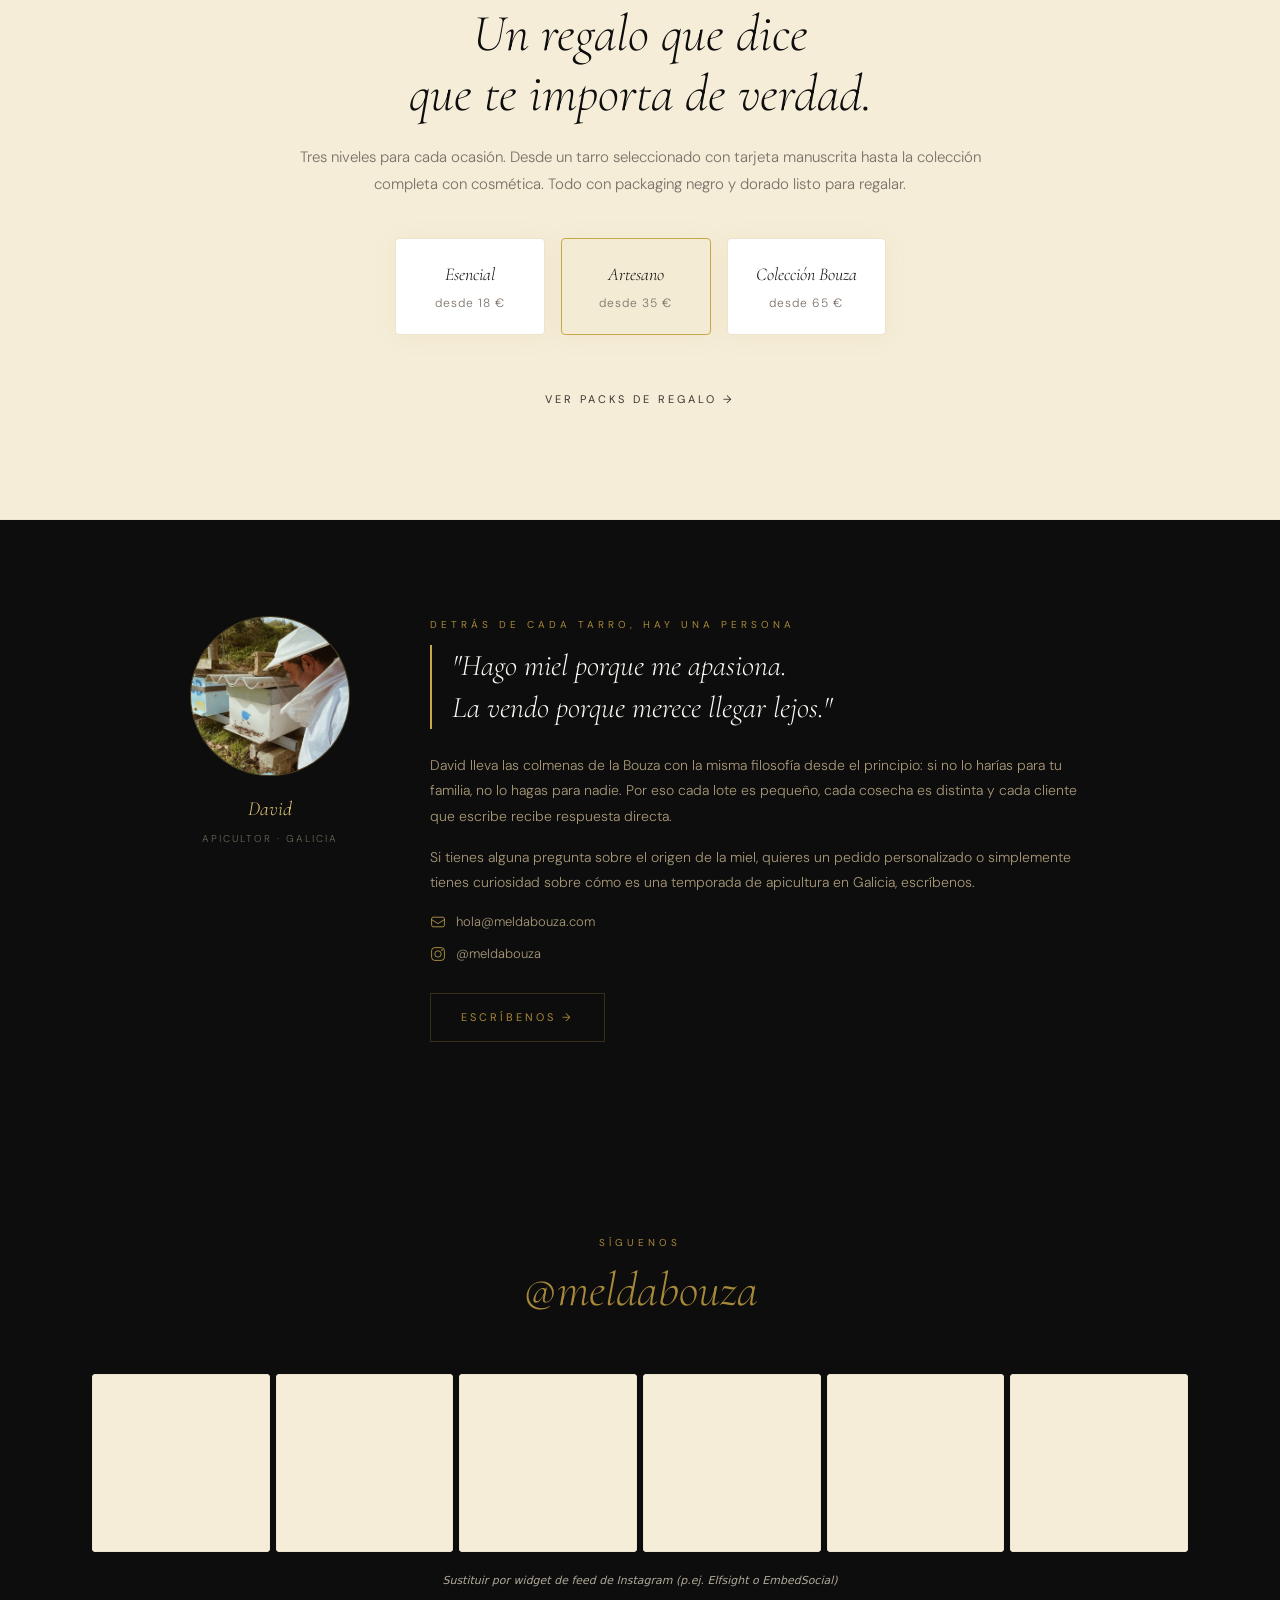
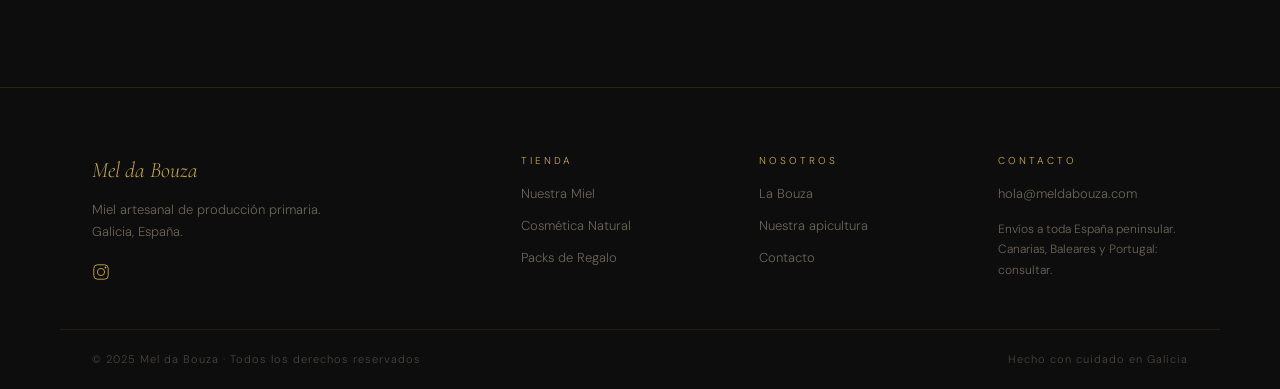
==== commit 88f4a7e4: "Add files via upload" ====
--- a/index.html
+++ b/index.html
@@ -426,11 +426,7 @@
         <div class="david-avatar-wrap reveal">
           <div class="david-avatar">
             <!-- Placeholder: reemplazar con <img src="img/branding/david.jpg" alt="David, apicultor de Mel da Bouza"> -->
-            <svg viewBox="0 0 160 160" xmlns="http://www.w3.org/2000/svg" width="120">
-              <circle cx="80" cy="80" r="78" fill="#1A1610" stroke="#C9A84C" stroke-width="0.6"/>
-              <circle cx="80" cy="62" r="22" fill="#2A1F08" stroke="#C9A84C40" stroke-width="0.5"/>
-              <path d="M28 138 C28 100 132 100 132 138" fill="#2A1F08" stroke="#C9A84C40" stroke-width="0.5"/>
-            </svg>
+            <img src="img/branding/david.jpg" alt="David, apicultor de Mel da Bouza">
           </div>
           <div class="david-name-plate">
             <span class="david-name">David</span>
--- a/css/style.css
+++ b/css/style.css
@@ -0,0 +1,734 @@
+/* ============================================================
+   MEL DA BOUZA — style.css
+   Paleta: Blanco/Crema base · Dorado #C9A84C · Ámbar #D4860F
+   Fuentes: Cormorant Garamond (títulos) + DM Sans (cuerpo)
+============================================================ */
+
+/* ── Variables ─────────────────────────────────────────── */
+:root {
+  --blanco:       #FFFFFF;
+  --crema:        #FAF7F2;
+  --crema-suave:  #F5EDD8;
+  --crema-borde:  #EDE4D0;
+
+  --dorado:       #C9A84C;
+  --dorado-suave: #E8C97A;
+  --dorado-oscuro:#A8893A;
+  --ambar:        #D4860F;
+
+  --negro:        #0D0D0D;
+  --negro-etiq:   #141210;
+  --gris-texto:   #3A3530;
+  --gris-medio:   #7A7068;
+  --gris-suave:   #B0A898;
+
+  --borde:        rgba(201,168,76,0.22);
+  --borde-hover:  rgba(201,168,76,0.55);
+  --borde-gris:   rgba(74,69,64,0.1);
+
+  --font-titulo: 'Cormorant Garamond', Georgia, serif;
+  --font-cuerpo: 'DM Sans', system-ui, sans-serif;
+
+  --radio:     4px;
+  --radio-lg:  10px;
+  --max-width: 1160px;
+  --nav-h:     72px;
+  --trans:     0.25s ease;
+  --sombra:    0 2px 24px rgba(180,140,40,0.07);
+}
+
+/* ── Reset ─────────────────────────────────────────────── */
+*, *::before, *::after { box-sizing: border-box; margin: 0; padding: 0; }
+html { scroll-behavior: smooth; font-size: 16px; }
+body {
+  font-family: var(--font-cuerpo);
+  font-weight: 300;
+  background: var(--crema);
+  color: var(--gris-texto);
+  line-height: 1.7;
+  overflow-x: hidden;
+}
+img { display: block; max-width: 100%; height: auto; }
+a   { color: inherit; text-decoration: none; }
+ul  { list-style: none; }
+
+/* ── Utilidades ─────────────────────────────────────────── */
+.container {
+  width: 100%;
+  max-width: var(--max-width);
+  margin-inline: auto;
+  padding-inline: 32px;
+}
+
+.eyebrow {
+  font-size: 10px;
+  font-weight: 400;
+  letter-spacing: 4px;
+  text-transform: uppercase;
+  color: var(--dorado-oscuro);
+  margin-bottom: 12px;
+}
+
+.section { padding-block: 96px; }
+.section-white  { background: var(--blanco); }
+.section-crema  { background: var(--crema); }
+.section-crema2 { background: var(--crema-suave); }
+.section-dark   { background: var(--negro); }
+
+.section-header { text-align: center; margin-bottom: 56px; }
+
+.section-title {
+  font-family: var(--font-titulo);
+  font-size: clamp(32px, 5vw, 48px);
+  font-weight: 300;
+  font-style: italic;
+  color: var(--negro);
+  line-height: 1.15;
+}
+.section-title--light { color: var(--crema); }
+
+.section-lead {
+  margin-top: 16px;
+  font-size: 15px;
+  color: var(--gris-medio);
+  max-width: 520px;
+  margin-inline: auto;
+}
+
+.section-cta { text-align: center; margin-top: 56px; }
+
+/* ── Botones ─────────────────────────────────────────────── */
+.btn {
+  display: inline-flex;
+  align-items: center;
+  gap: 8px;
+  font-family: var(--font-cuerpo);
+  font-size: 11px;
+  font-weight: 400;
+  letter-spacing: 3px;
+  text-transform: uppercase;
+  padding: 14px 30px;
+  border: 1px solid transparent;
+  cursor: pointer;
+  transition: background var(--trans), color var(--trans), border-color var(--trans);
+}
+.btn-primary {
+  background: var(--dorado);
+  color: var(--blanco);
+  border-color: var(--dorado);
+}
+.btn-primary:hover { background: var(--dorado-oscuro); border-color: var(--dorado-oscuro); }
+
+.btn-ghost {
+  background: transparent;
+  color: var(--gris-medio);
+  border-color: rgba(122,112,104,0.3);
+}
+.btn-ghost:hover { color: var(--gris-texto); border-color: rgba(122,112,104,0.6); }
+
+.btn-outline {
+  background: transparent;
+  color: var(--dorado-oscuro);
+  border-color: var(--borde);
+}
+.btn-outline:hover { border-color: var(--dorado); background: rgba(201,168,76,0.05); }
+
+.btn-light {
+  background: transparent;
+  color: var(--crema-suave);
+  border-color: rgba(250,247,242,0.3);
+}
+.btn-light:hover { background: rgba(250,247,242,0.07); border-color: rgba(250,247,242,0.6); }
+
+.btn-link {
+  font-size: 11px;
+  letter-spacing: 2px;
+  text-transform: uppercase;
+  color: var(--dorado-oscuro);
+  transition: color var(--trans);
+}
+.btn-link:hover { color: var(--ambar); }
+
+/* ── Animaciones ─────────────────────────────────────────── */
+.reveal {
+  opacity: 0;
+  transform: translateY(22px);
+  transition: opacity 0.7s ease, transform 0.7s ease;
+}
+.reveal.visible { opacity: 1; transform: translateY(0); }
+.delay-1 { transition-delay: 0.12s; }
+.delay-2 { transition-delay: 0.24s; }
+.delay-3 { transition-delay: 0.36s; }
+
+
+/* ── NAV ────────────────────────────────────────────────── */
+.nav-header {
+  position: fixed;
+  top: 0; left: 0; right: 0;
+  z-index: 100;
+  height: var(--nav-h);
+  background: rgba(250,247,242,0.93);
+  backdrop-filter: blur(14px);
+  -webkit-backdrop-filter: blur(14px);
+  border-bottom: 1px solid var(--crema-borde);
+  transition: background var(--trans), box-shadow var(--trans);
+}
+.nav-header.scrolled {
+  background: rgba(255,255,255,0.98);
+  box-shadow: 0 1px 20px rgba(180,140,40,0.08);
+}
+
+.nav-inner {
+  max-width: var(--max-width);
+  margin-inline: auto;
+  padding-inline: 32px;
+  height: 100%;
+  display: flex;
+  align-items: center;
+  justify-content: space-between;
+}
+
+.nav-logo { display: flex; flex-direction: column; gap: 2px; }
+.nav-logo-main {
+  font-family: var(--font-titulo);
+  font-size: 20px;
+  font-weight: 400;
+  letter-spacing: 2px;
+  color: var(--dorado-oscuro);
+}
+.nav-logo-sub {
+  font-size: 9px;
+  letter-spacing: 3px;
+  text-transform: uppercase;
+  color: var(--gris-suave);
+}
+
+.nav-links { display: flex; align-items: center; gap: 32px; }
+.nav-links a {
+  font-size: 11px;
+  letter-spacing: 2px;
+  text-transform: uppercase;
+  color: var(--gris-medio);
+  transition: color var(--trans);
+}
+.nav-links a:hover { color: var(--dorado-oscuro); }
+.nav-links .nav-cta {
+  color: var(--dorado-oscuro);
+  border: 1px solid var(--borde);
+  padding: 8px 20px;
+}
+.nav-links .nav-cta:hover {
+  background: var(--dorado);
+  color: var(--blanco);
+  border-color: var(--dorado);
+}
+
+.nav-toggle {
+  display: none;
+  flex-direction: column;
+  gap: 5px;
+  background: none;
+  border: none;
+  cursor: pointer;
+  padding: 4px;
+}
+.nav-toggle span {
+  display: block;
+  width: 24px; height: 1px;
+  background: var(--dorado-oscuro);
+  transition: transform var(--trans), opacity var(--trans);
+}
+.nav-toggle.open span:nth-child(1) { transform: translateY(6px) rotate(45deg); }
+.nav-toggle.open span:nth-child(2) { opacity: 0; }
+.nav-toggle.open span:nth-child(3) { transform: translateY(-6px) rotate(-45deg); }
+
+
+/* ── HERO ────────────────────────────────────────────────── */
+.hero {
+  position: relative;
+  min-height: 100vh;
+  display: flex;
+  align-items: center;
+  background: var(--crema);
+  padding-top: var(--nav-h);
+  overflow: hidden;
+}
+.hero::before {
+  content: '';
+  position: absolute;
+  inset: 0;
+  background-image:
+    radial-gradient(circle at 12% 88%, rgba(212,134,15,0.06) 0%, transparent 50%),
+    radial-gradient(circle at 88% 18%, rgba(201,168,76,0.05) 0%, transparent 45%);
+  pointer-events: none;
+}
+
+.hero-hexagons { position: absolute; inset: 0; pointer-events: none; }
+.hex-svg { width: 100%; height: 100%; }
+
+.hero-inner {
+  position: relative;
+  z-index: 2;
+  max-width: var(--max-width);
+  margin-inline: auto;
+  padding: 64px 32px;
+  width: 100%;
+  display: grid;
+  grid-template-columns: 1fr 1fr;
+  gap: 64px;
+  align-items: center;
+}
+
+.hero-text { max-width: 520px; }
+
+.hero-headline {
+  font-family: var(--font-titulo);
+  font-size: clamp(44px, 6vw, 72px);
+  font-weight: 300;
+  font-style: italic;
+  line-height: 1.1;
+  color: var(--negro);
+  margin-bottom: 20px;
+}
+.hero-headline em { color: var(--dorado-oscuro); font-style: normal; }
+
+.hero-subhead {
+  font-size: 15px;
+  color: var(--gris-medio);
+  line-height: 1.8;
+  margin-bottom: 40px;
+}
+
+.hero-actions { display: flex; align-items: center; gap: 20px; flex-wrap: wrap; }
+
+.hero-visual { display: flex; justify-content: center; align-items: center; }
+
+.jar-wrap {
+  position: relative;
+  animation: float 6s ease-in-out infinite;
+}
+@keyframes float {
+  0%, 100% { transform: translateY(0); }
+  50%       { transform: translateY(-12px); }
+}
+.jar-svg { width: clamp(200px, 28vw, 300px); }
+
+.jar-shadow {
+  width: 120px; height: 14px;
+  background: radial-gradient(ellipse, rgba(180,130,20,0.13) 0%, transparent 70%);
+  margin: 6px auto 0;
+  border-radius: 50%;
+  animation: shadow-pulse 6s ease-in-out infinite;
+}
+@keyframes shadow-pulse {
+  0%, 100% { transform: scaleX(1);    opacity: 0.9; }
+  50%       { transform: scaleX(0.7); opacity: 0.4; }
+}
+
+.scroll-hint {
+  position: absolute;
+  bottom: 32px; left: 50%;
+  transform: translateX(-50%);
+  animation: bounce 2s ease-in-out infinite;
+  z-index: 2;
+}
+@keyframes bounce {
+  0%, 100% { transform: translateX(-50%) translateY(0); }
+  50%       { transform: translateX(-50%) translateY(6px); }
+}
+
+
+/* ── STRIP ──────────────────────────────────────────────── */
+.strip { background: var(--dorado); padding: 13px 32px; }
+.strip-inner {
+  max-width: var(--max-width);
+  margin-inline: auto;
+  display: flex;
+  align-items: center;
+  justify-content: center;
+  gap: 24px;
+  flex-wrap: wrap;
+  font-size: 10px;
+  letter-spacing: 3px;
+  text-transform: uppercase;
+  color: var(--blanco);
+  font-weight: 400;
+}
+.strip-dot { width: 3px; height: 3px; border-radius: 50%; background: var(--blanco); opacity: 0.45; }
+
+
+/* ── PRODUCTOS ──────────────────────────────────────────── */
+.products-grid { display: grid; grid-template-columns: repeat(3, 1fr); gap: 24px; }
+
+.product-card {
+  background: var(--blanco);
+  border: 1px solid var(--borde-gris);
+  border-radius: var(--radio-lg);
+  overflow: hidden;
+  box-shadow: var(--sombra);
+  transition: box-shadow var(--trans), transform var(--trans), border-color var(--trans);
+  position: relative;
+}
+.product-card:hover {
+  border-color: var(--borde);
+  box-shadow: 0 8px 40px rgba(180,140,40,0.12);
+  transform: translateY(-4px);
+}
+.product-card--featured { border-color: rgba(201,168,76,0.35); }
+
+.product-badge {
+  position: absolute;
+  top: 14px; right: 14px;
+  font-size: 9px;
+  letter-spacing: 2px;
+  text-transform: uppercase;
+  background: var(--dorado);
+  color: var(--blanco);
+  padding: 5px 11px;
+  z-index: 1;
+}
+
+.product-img-wrap {
+  position: relative;
+  height: 200px;
+  background: var(--crema-suave);
+  display: flex;
+  align-items: center;
+  justify-content: center;
+  overflow: hidden;
+}
+.product-img-wrap img { width: 100%; height: 100%; object-fit: cover; }
+.product-img-placeholder { display: flex; align-items: center; justify-content: center; width: 100%; height: 100%; }
+
+.product-tag {
+  position: absolute;
+  bottom: 12px; left: 14px;
+  font-size: 9px;
+  letter-spacing: 2px;
+  text-transform: uppercase;
+  color: var(--gris-suave);
+}
+
+.product-body { padding: 24px; }
+.product-name {
+  font-family: var(--font-titulo);
+  font-size: 24px;
+  font-weight: 300;
+  font-style: italic;
+  color: var(--negro);
+  margin-bottom: 10px;
+}
+.product-desc { font-size: 13px; color: var(--gris-medio); line-height: 1.7; margin-bottom: 20px; }
+
+.product-footer {
+  display: flex;
+  align-items: center;
+  justify-content: space-between;
+  border-top: 1px solid var(--crema-borde);
+  padding-top: 16px;
+}
+.product-price { font-size: 17px; color: var(--ambar); font-weight: 400; }
+.product-unit  { font-size: 12px; color: var(--gris-suave); }
+
+
+/* ── VALORES ─────────────────────────────────────────────── */
+.values-grid { display: grid; grid-template-columns: repeat(3, 1fr); gap: 48px; }
+.value-item  { text-align: center; }
+
+.value-icon {
+  width: 56px; height: 56px;
+  border: 1px solid var(--borde);
+  border-radius: 50%;
+  display: flex;
+  align-items: center;
+  justify-content: center;
+  margin: 0 auto 20px;
+  background: var(--blanco);
+}
+.value-icon svg { width: 22px; height: 22px; }
+
+.value-title {
+  font-family: var(--font-titulo);
+  font-size: 22px;
+  font-weight: 400;
+  font-style: italic;
+  color: var(--negro);
+  margin-bottom: 12px;
+}
+.value-text { font-size: 14px; color: var(--gris-medio); line-height: 1.8; }
+
+
+/* ── COSMÉTICA ──────────────────────────────────────────── */
+.cosmetica-split { display: grid; grid-template-columns: 1fr 1fr; gap: 80px; align-items: center; }
+.cosmetica-lead  { font-size: 15px; color: var(--gris-medio); line-height: 1.8; margin: 16px 0 24px; }
+
+.cosmetica-list { margin-bottom: 32px; }
+.cosmetica-list li {
+  font-size: 13px;
+  color: var(--gris-medio);
+  padding: 8px 0 8px 20px;
+  position: relative;
+  border-bottom: 1px solid var(--crema-borde);
+}
+.cosmetica-list li::before {
+  content: '';
+  position: absolute;
+  left: 0; top: 50%;
+  transform: translateY(-50%);
+  width: 5px; height: 5px;
+  border-radius: 50%;
+  background: var(--dorado);
+}
+
+.cosmetica-visual { display: flex; justify-content: center; }
+.cosmetica-placeholder {
+  background: var(--blanco);
+  border: 1px solid var(--borde-gris);
+  border-radius: var(--radio-lg);
+  padding: 48px 32px;
+  text-align: center;
+  box-shadow: var(--sombra);
+}
+.cosmetica-placeholder-label {
+  margin-top: 16px;
+  font-size: 10px;
+  letter-spacing: 3px;
+  text-transform: uppercase;
+  color: var(--gris-suave);
+}
+
+
+/* ── PACKS REGALO ────────────────────────────────────────── */
+.section-gift {
+  background: var(--crema-suave);
+  padding-block: 96px;
+  border-top: 1px solid var(--crema-borde);
+  border-bottom: 1px solid var(--crema-borde);
+}
+.gift-inner { max-width: 720px; margin-inline: auto; text-align: center; }
+.gift-label {
+  display: inline-flex;
+  align-items: center;
+  gap: 8px;
+  font-size: 10px;
+  letter-spacing: 4px;
+  text-transform: uppercase;
+  color: var(--dorado-oscuro);
+  margin-bottom: 24px;
+}
+.gift-title {
+  font-family: var(--font-titulo);
+  font-size: clamp(32px, 5vw, 52px);
+  font-weight: 300;
+  font-style: italic;
+  color: var(--negro);
+  line-height: 1.15;
+  margin-bottom: 20px;
+}
+.gift-text { font-size: 15px; color: var(--gris-medio); line-height: 1.8; margin-bottom: 40px; }
+
+.gift-tiers { display: flex; gap: 16px; justify-content: center; margin-bottom: 40px; flex-wrap: wrap; }
+.gift-tier {
+  display: flex;
+  flex-direction: column;
+  gap: 4px;
+  padding: 20px 28px;
+  border: 1px solid var(--crema-borde);
+  border-radius: var(--radio);
+  background: var(--blanco);
+  min-width: 150px;
+  box-shadow: var(--sombra);
+}
+.gift-tier--mid { border-color: var(--dorado); background: rgba(201,168,76,0.04); }
+.gift-tier-name  { font-family: var(--font-titulo); font-size: 18px; font-style: italic; color: var(--negro); }
+.gift-tier-price { font-size: 12px; color: var(--gris-medio); letter-spacing: 1px; }
+
+
+/* ── DAVID (fondo oscuro) ────────────────────────────────── */
+.david-split {
+  display: grid;
+  grid-template-columns: auto 1fr;
+  gap: 80px;
+  align-items: start;
+  max-width: 900px;
+  margin-inline: auto;
+}
+.david-avatar-wrap { text-align: center; }
+.david-avatar {
+  width: 160px; height: 160px;
+  border-radius: 50%;
+  overflow: hidden;
+  border: 1px solid rgba(201,168,76,0.3);
+  margin: 0 auto 16px;
+  background: #1A1610;
+  display: flex;
+  align-items: center;
+  justify-content: center;
+}
+.david-avatar img { width: 100%; height: 100%; object-fit: cover; }
+
+.david-name {
+  display: block;
+  font-family: var(--font-titulo);
+  font-size: 20px;
+  font-style: italic;
+  color: var(--dorado-suave);
+}
+.david-role {
+  display: block;
+  font-size: 10px;
+  letter-spacing: 2px;
+  text-transform: uppercase;
+  color: #6B6558;
+  margin-top: 4px;
+}
+.david-quote {
+  font-family: var(--font-titulo);
+  font-size: clamp(22px, 3vw, 30px);
+  font-weight: 300;
+  font-style: italic;
+  color: var(--crema);
+  line-height: 1.4;
+  margin-bottom: 24px;
+  border-left: 2px solid var(--dorado);
+  padding-left: 20px;
+}
+.david-body { font-size: 14px; color: #A89878; line-height: 1.8; margin-bottom: 16px; }
+
+.david-contact { display: flex; flex-direction: column; gap: 10px; margin-bottom: 28px; }
+.david-contact-link {
+  display: inline-flex;
+  align-items: center;
+  gap: 10px;
+  font-size: 13px;
+  color: #A89878;
+  transition: color var(--trans);
+}
+.david-contact-link:hover { color: var(--dorado-suave); }
+
+
+/* ── INSTAGRAM ───────────────────────────────────────────── */
+.insta-handle { color: var(--dorado-oscuro); transition: color var(--trans); }
+.insta-handle:hover { color: var(--ambar); }
+
+.insta-grid { display: grid; grid-template-columns: repeat(6, 1fr); gap: 6px; }
+.insta-item { aspect-ratio: 1; overflow: hidden; border-radius: var(--radio); }
+.insta-placeholder {
+  width: 100%; height: 100%;
+  background: var(--crema-suave);
+  border: 1px solid var(--crema-borde);
+  transition: border-color var(--trans);
+}
+.insta-item:hover .insta-placeholder { border-color: var(--borde); }
+
+.insta-note {
+  text-align: center;
+  margin-top: 20px;
+  font-size: 11px;
+  color: var(--gris-suave);
+  font-style: italic;
+}
+
+
+/* ── FOOTER ──────────────────────────────────────────────── */
+.footer {
+  background: var(--negro);
+  border-top: 1px solid rgba(201,168,76,0.15);
+  padding-top: 64px;
+}
+.footer-inner {
+  max-width: var(--max-width);
+  margin-inline: auto;
+  padding-inline: 32px;
+  display: grid;
+  grid-template-columns: 2fr 1fr 1fr 1fr;
+  gap: 48px;
+  padding-bottom: 48px;
+}
+.footer-logo { font-family: var(--font-titulo); font-size: 22px; font-style: italic; color: var(--dorado); margin-bottom: 10px; }
+.footer-tagline { font-size: 13px; color: #6B6558; line-height: 1.7; margin-bottom: 20px; }
+
+.footer-social { display: flex; gap: 16px; }
+.footer-social a { display: flex; transition: opacity var(--trans); }
+.footer-social a:hover { opacity: 0.7; }
+
+.footer-nav { display: flex; flex-direction: column; gap: 10px; }
+.footer-nav-title {
+  font-size: 10px;
+  letter-spacing: 3px;
+  text-transform: uppercase;
+  color: var(--dorado);
+  margin-bottom: 4px;
+}
+.footer-nav a, .footer-info a { font-size: 13px; color: #6B6558; transition: color var(--trans); }
+.footer-nav a:hover, .footer-info a:hover { color: var(--crema-suave); }
+
+.footer-info { display: flex; flex-direction: column; gap: 10px; }
+.footer-legal-text { font-size: 12px; color: #6B6558; line-height: 1.7; margin-top: 4px; }
+
+.footer-bottom {
+  max-width: var(--max-width);
+  margin-inline: auto;
+  padding-inline: 32px;
+  padding-block: 20px;
+  border-top: 1px solid rgba(201,168,76,0.1);
+  display: flex;
+  justify-content: space-between;
+  align-items: center;
+  font-size: 11px;
+  color: #4A4540;
+  letter-spacing: 1px;
+}
+
+
+/* ── RESPONSIVE ─────────────────────────────────────────── */
+@media (max-width: 1024px) {
+  .products-grid { grid-template-columns: repeat(2, 1fr); }
+  .footer-inner  { grid-template-columns: 1fr 1fr; }
+  .insta-grid    { grid-template-columns: repeat(3, 1fr); }
+}
+
+@media (max-width: 768px) {
+  :root { --nav-h: 60px; }
+
+  .nav-links {
+    position: fixed;
+    top: var(--nav-h); left: 0; right: 0;
+    background: rgba(250,247,242,0.98);
+    flex-direction: column;
+    align-items: center;
+    padding: 32px;
+    gap: 24px;
+    transform: translateY(-110%);
+    transition: transform 0.3s ease;
+    border-bottom: 1px solid var(--crema-borde);
+  }
+  .nav-links.open  { transform: translateY(0); }
+  .nav-toggle      { display: flex; }
+
+  .hero-inner      { grid-template-columns: 1fr; text-align: center; gap: 40px; }
+  .hero-text       { max-width: 100%; }
+  .hero-actions    { justify-content: center; }
+  .hero-visual     { order: -1; }
+  .jar-svg         { width: 200px; }
+
+  .products-grid   { grid-template-columns: 1fr; }
+  .values-grid     { grid-template-columns: 1fr; gap: 40px; }
+  .cosmetica-split { grid-template-columns: 1fr; gap: 40px; }
+  .david-split     { grid-template-columns: 1fr; gap: 40px; }
+  .david-avatar-wrap { order: -1; }
+  .insta-grid      { grid-template-columns: repeat(3, 1fr); }
+  .footer-inner    { grid-template-columns: 1fr; gap: 32px; }
+  .footer-bottom   { flex-direction: column; gap: 8px; text-align: center; }
+  .gift-tiers      { flex-direction: column; align-items: center; }
+  .section         { padding-block: 64px; }
+  .container       { padding-inline: 20px; }
+}
+
+@media (max-width: 480px) {
+  .insta-grid   { grid-template-columns: repeat(2, 1fr); }
+  .strip-inner  { gap: 14px; }
+  .strip-dot    { display: none; }
+  .hero-actions { flex-direction: column; align-items: center; }
+}
+
